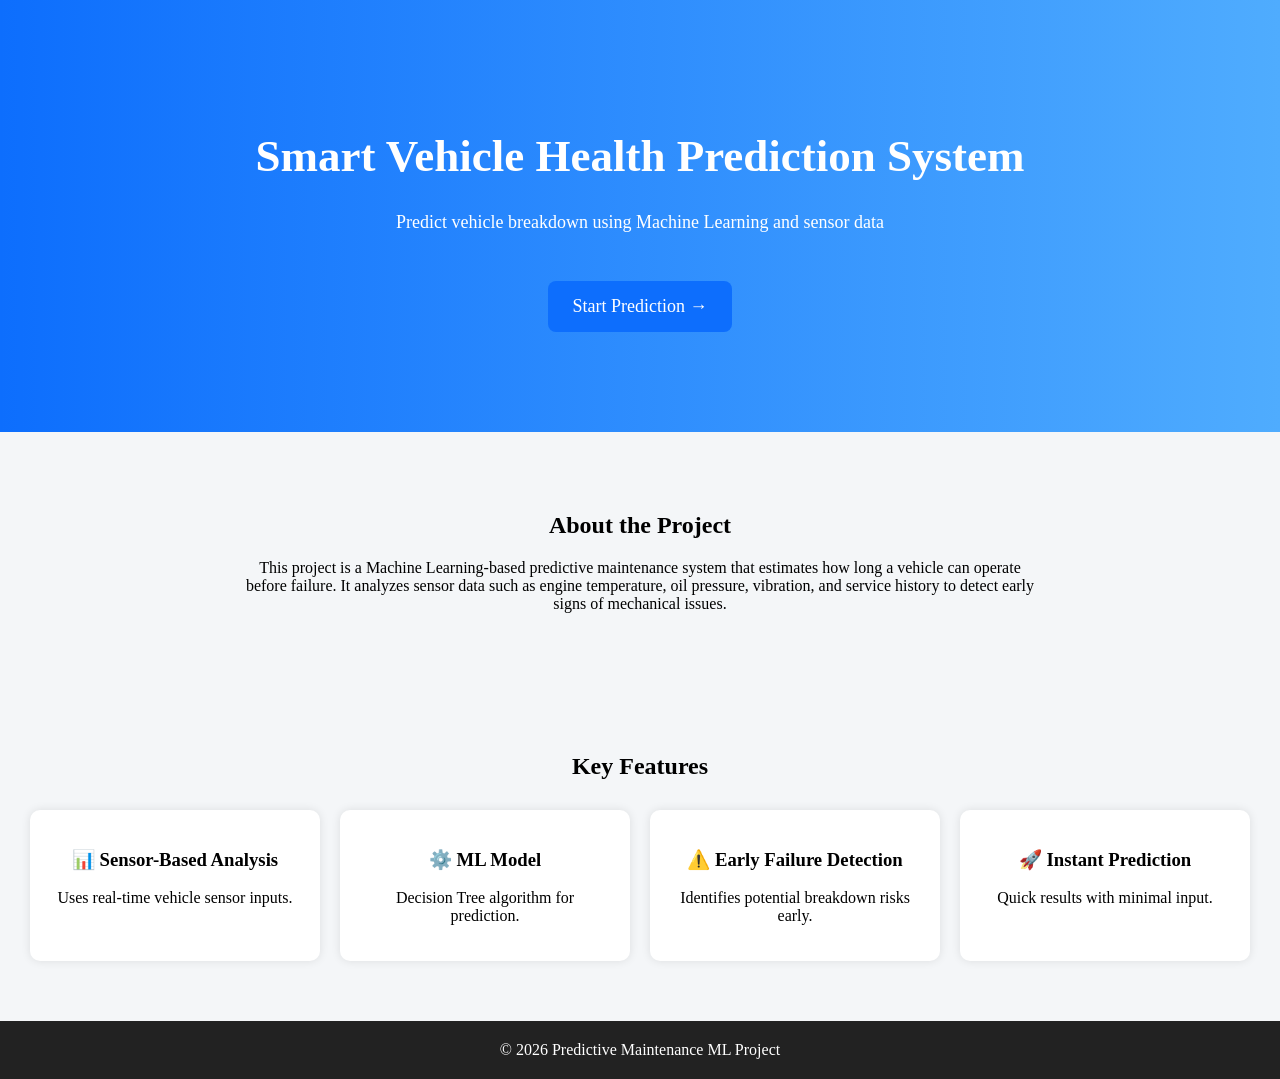
==== templates/index.html @ b75b26a1 "current working dt regression" ====
<!DOCTYPE html>
<html>
<head>
<title>Vehicle Predictive Maintenance</title>

<style>
body{margin:0;font-family:Segoe UI;background:#f4f6f8;}

.hero{
background:linear-gradient(to right,#0d6efd,#4facfe);
color:white;
padding:100px 20px;
text-align:center;
}

.hero h1{font-size:45px;}
.hero p{font-size:18px;margin-top:10px;}

.section{
padding:60px 20px;
text-align:center;
}

.btn{
display:inline-block;
margin-top:30px;
padding:15px 25px;
background:#0d6efd;
color:white;
text-decoration:none;
border-radius:8px;
font-size:18px;
}

.btn:hover{
background:#084298;
}

.features{
display:flex;
flex-wrap:wrap;
justify-content:center;
gap:20px;
margin-top:30px;
}

.card{
background:white;
padding:20px;
width:250px;
border-radius:10px;
box-shadow:0 0 10px rgba(0,0,0,0.1);
}

.footer{
background:#222;
color:white;
padding:20px;
text-align:center;
}
</style>

</head>

<body>

<!-- HERO -->
<div class="hero">
<h1>Smart Vehicle Health Prediction System</h1>
<p>Predict vehicle breakdown using Machine Learning and sensor data</p>

<a href="/predict_page" class="btn">Start Prediction →</a>
</div>

<!-- ABOUT -->
<div class="section">
<h2>About the Project</h2>
<p style="max-width:800px;margin:auto;">
This project is a Machine Learning-based predictive maintenance system that estimates how long a vehicle can operate before failure. 
It analyzes sensor data such as engine temperature, oil pressure, vibration, and service history to detect early signs of mechanical issues.
</p>
</div>

<!-- FEATURES -->
<div class="section">
<h2>Key Features</h2>

<div class="features">

<div class="card">
<h3>📊 Sensor-Based Analysis</h3>
<p>Uses real-time vehicle sensor inputs.</p>
</div>

<div class="card">
<h3>⚙️ ML Model</h3>
<p>Decision Tree algorithm for prediction.</p>
</div>

<div class="card">
<h3>⚠️ Early Failure Detection</h3>
<p>Identifies potential breakdown risks early.</p>
</div>

<div class="card">
<h3>🚀 Instant Prediction</h3>
<p>Quick results with minimal input.</p>
</div>

</div>
</div>

<!-- FOOTER -->
<div class="footer">
© 2026 Predictive Maintenance ML Project
</div>

</body>
</html>
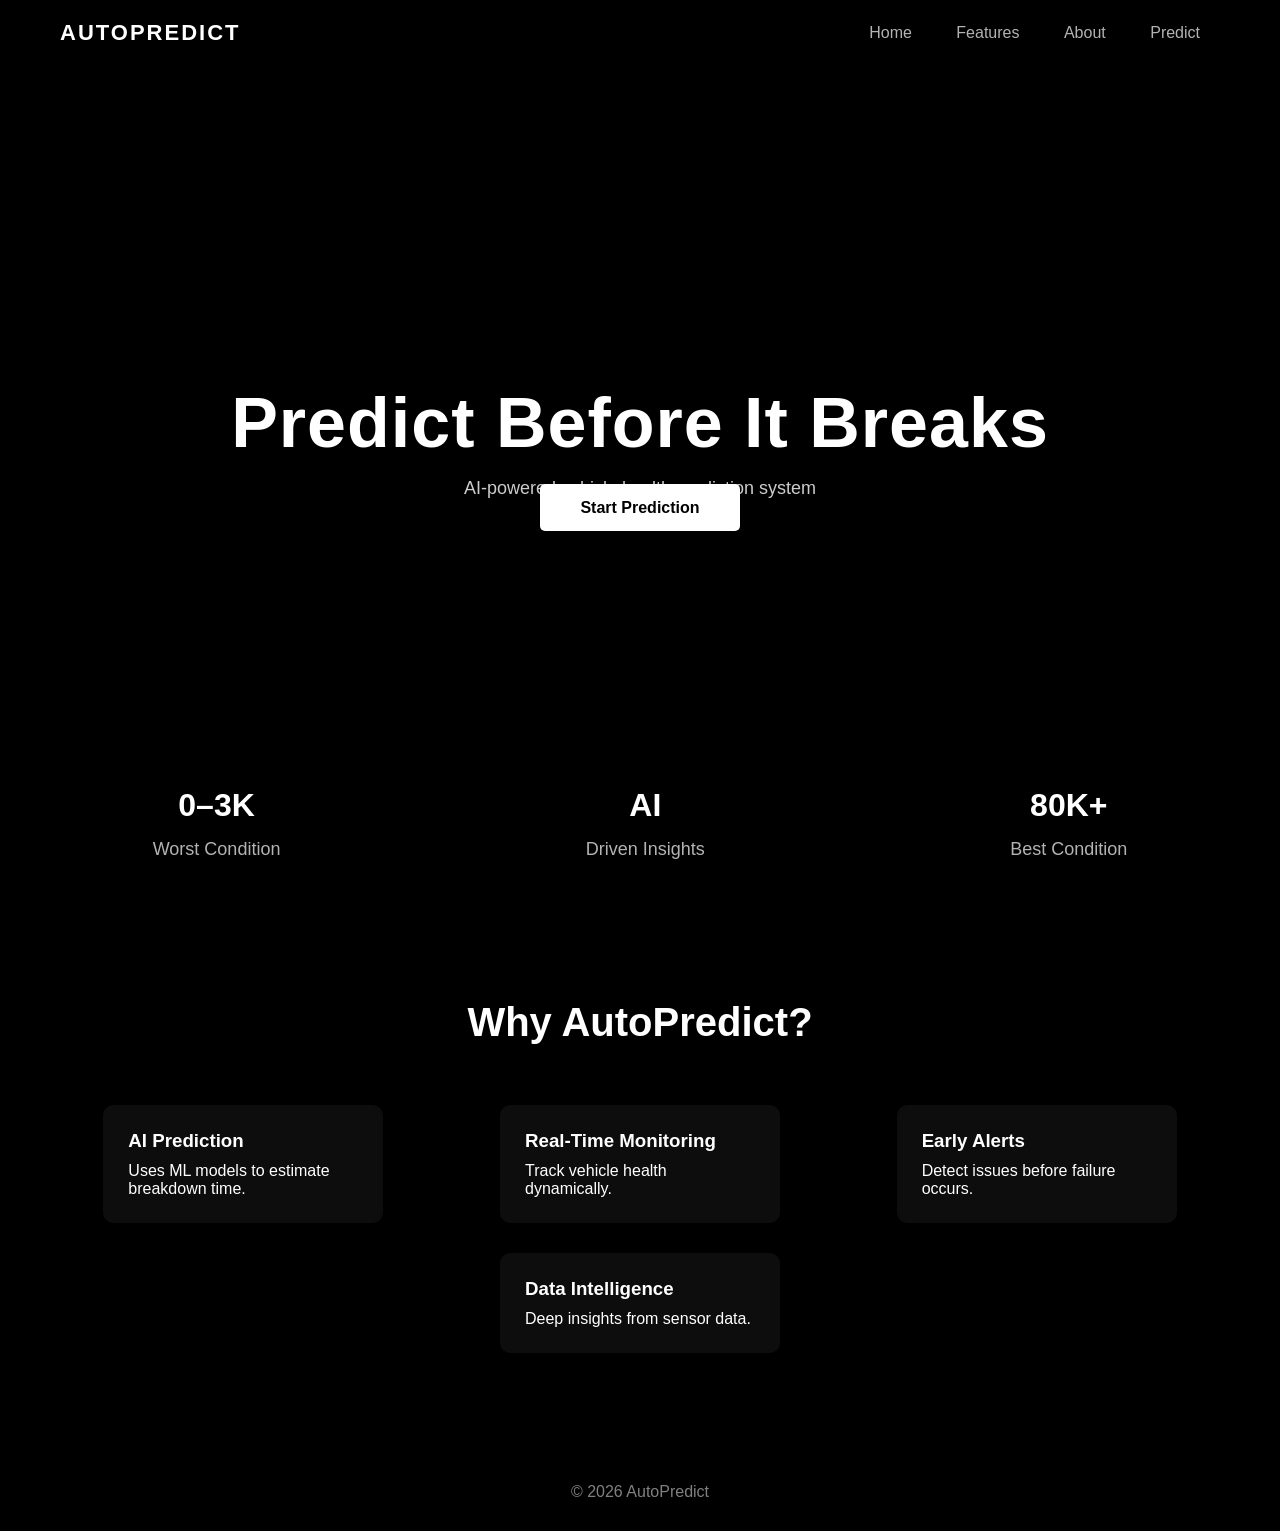
==== commit fd560b33: "proper" ====
--- a/templates/index.html
+++ b/templates/index.html
@@ -1,110 +1,244 @@
 <!DOCTYPE html>
 <html>
 <head>
-<title>Vehicle Predictive Maintenance</title>
+<title>AutoPredict</title>
+<meta name="viewport" content="width=device-width, initial-scale=1.0">
 
 <style>
-body{margin:0;font-family:Segoe UI;background:#f4f6f8;}
-
+*{
+margin:0;
+padding:0;
+box-sizing:border-box;
+font-family: 'Segoe UI', sans-serif;
+}
+
+body{
+background:black;
+color:white;
+overflow-x:hidden;
+}
+
+/* NAVBAR */
+.navbar{
+position:fixed;
+top:0;
+width:100%;
+display:flex;
+justify-content:space-between;
+align-items:center;
+padding:20px 60px;
+background:rgba(0,0,0,0.4);
+backdrop-filter:blur(10px);
+z-index:1000;
+}
+
+.logo{
+font-size:22px;
+font-weight:600;
+letter-spacing:2px;
+}
+
+.nav-links a{
+margin:0 20px;
+text-decoration:none;
+color:white;
+opacity:0.7;
+transition:0.3s;
+}
+
+.nav-links a:hover{
+opacity:1;
+}
+
+/* HERO */
 .hero{
-background:linear-gradient(to right,#0d6efd,#4facfe);
-color:white;
-padding:100px 20px;
-text-align:center;
-}
-
-.hero h1{font-size:45px;}
-.hero p{font-size:18px;margin-top:10px;}
-
+height:100vh;
+position:relative;
+background:url('https://images.unsplash.com/photo-1606664515524-ed2f786a0bd6') center/cover no-repeat;
+display:flex;
+flex-direction:column;
+justify-content:center;
+align-items:center;
+text-align:center;
+}
+
+.overlay{
+position:absolute;
+top:0;
+left:0;
+width:100%;
+height:100%;
+background:linear-gradient(to bottom, rgba(0,0,0,0.6), black);
+}
+
+.hero-content{
+position:relative;
+z-index:2;
+}
+
+.hero h1{
+font-size:70px;
+font-weight:700;
+letter-spacing:1px;
+}
+
+.hero p{
+margin-top:15px;
+opacity:0.8;
+font-size:18px;
+}
+
+.cta{
+margin-top:30px;
+padding:15px 40px;
+background:white;
+color:black;
+border-radius:5px;
+text-decoration:none;
+font-weight:bold;
+transition:0.3s;
+}
+
+.cta:hover{
+background:#ddd;
+transform:scale(1.05);
+}
+
+/* STATS */
+.stats{
+position:absolute;
+bottom:40px;
+width:100%;
+display:flex;
+justify-content:space-around;
+text-align:center;
+z-index:2;
+}
+
+.stat h2{
+font-size:32px;
+}
+
+.stat p{
+opacity:0.7;
+}
+
+/* FEATURES */
 .section{
-padding:60px 20px;
-text-align:center;
-}
-
-.btn{
-display:inline-block;
-margin-top:30px;
-padding:15px 25px;
-background:#0d6efd;
-color:white;
-text-decoration:none;
-border-radius:8px;
-font-size:18px;
-}
-
-.btn:hover{
-background:#084298;
+padding:100px 60px;
+background:black;
+}
+
+.section h2{
+text-align:center;
+margin-bottom:60px;
+font-size:40px;
 }
 
 .features{
 display:flex;
+justify-content:space-around;
 flex-wrap:wrap;
-justify-content:center;
-gap:20px;
-margin-top:30px;
-}
-
-.card{
-background:white;
-padding:20px;
-width:250px;
+gap:30px;
+}
+
+.feature{
+width:280px;
+padding:25px;
 border-radius:10px;
-box-shadow:0 0 10px rgba(0,0,0,0.1);
-}
-
+background:rgba(255,255,255,0.05);
+backdrop-filter:blur(10px);
+transition:0.4s;
+}
+
+.feature:hover{
+transform:translateY(-10px);
+background:rgba(255,255,255,0.1);
+}
+
+.feature h3{
+margin-bottom:10px;
+}
+
+/* FOOTER */
 .footer{
-background:#222;
-color:white;
-padding:20px;
-text-align:center;
+text-align:center;
+padding:30px;
+opacity:0.5;
+background:black;
 }
 </style>
-
 </head>
 
 <body>
+
+<!-- NAVBAR -->
+<div class="navbar">
+<div class="logo">AUTOPREDICT</div>
+
+<div class="nav-links">
+<a href="#">Home</a>
+<a href="#">Features</a>
+<a href="#">About</a>
+<a href="/predict_page">Predict</a>
+</div>
+</div>
 
 <!-- HERO -->
 <div class="hero">
-<h1>Smart Vehicle Health Prediction System</h1>
-<p>Predict vehicle breakdown using Machine Learning and sensor data</p>
-
-<a href="/predict_page" class="btn">Start Prediction →</a>
-</div>
-
-<!-- ABOUT -->
-<div class="section">
-<h2>About the Project</h2>
-<p style="max-width:800px;margin:auto;">
-This project is a Machine Learning-based predictive maintenance system that estimates how long a vehicle can operate before failure. 
-It analyzes sensor data such as engine temperature, oil pressure, vibration, and service history to detect early signs of mechanical issues.
-</p>
+<div class="overlay"></div>
+
+<div class="hero-content">
+<h1>Predict Before It Breaks</h1>
+<p>AI-powered vehicle health prediction system</p>
+
+<a href="/predict_page" class="cta">Start Prediction</a>
+</div>
+
+<!-- STATS -->
+<div class="stats">
+<div class="stat">
+<h2>0–3K</h2>
+<p>Worst Condition</p>
+</div>
+
+<div class="stat">
+<h2>AI</h2>
+<p>Driven Insights</p>
+</div>
+
+<div class="stat">
+<h2>80K+</h2>
+<p>Best Condition</p>
+</div>
+</div>
+
 </div>
 
 <!-- FEATURES -->
 <div class="section">
-<h2>Key Features</h2>
+<h2>Why AutoPredict?</h2>
 
 <div class="features">
 
-<div class="card">
-<h3>📊 Sensor-Based Analysis</h3>
-<p>Uses real-time vehicle sensor inputs.</p>
-</div>
-
-<div class="card">
-<h3>⚙️ ML Model</h3>
-<p>Decision Tree algorithm for prediction.</p>
-</div>
-
-<div class="card">
-<h3>⚠️ Early Failure Detection</h3>
-<p>Identifies potential breakdown risks early.</p>
-</div>
-
-<div class="card">
-<h3>🚀 Instant Prediction</h3>
-<p>Quick results with minimal input.</p>
+<div class="feature">
+<h3>AI Prediction</h3>
+<p>Uses ML models to estimate breakdown time.</p>
+</div>
+
+<div class="feature">
+<h3>Real-Time Monitoring</h3>
+<p>Track vehicle health dynamically.</p>
+</div>
+
+<div class="feature">
+<h3>Early Alerts</h3>
+<p>Detect issues before failure occurs.</p>
+</div>
+
+<div class="feature">
+<h3>Data Intelligence</h3>
+<p>Deep insights from sensor data.</p>
 </div>
 
 </div>
@@ -112,7 +246,7 @@
 
 <!-- FOOTER -->
 <div class="footer">
-© 2026 Predictive Maintenance ML Project
+© 2026 AutoPredict
 </div>
 
 </body>
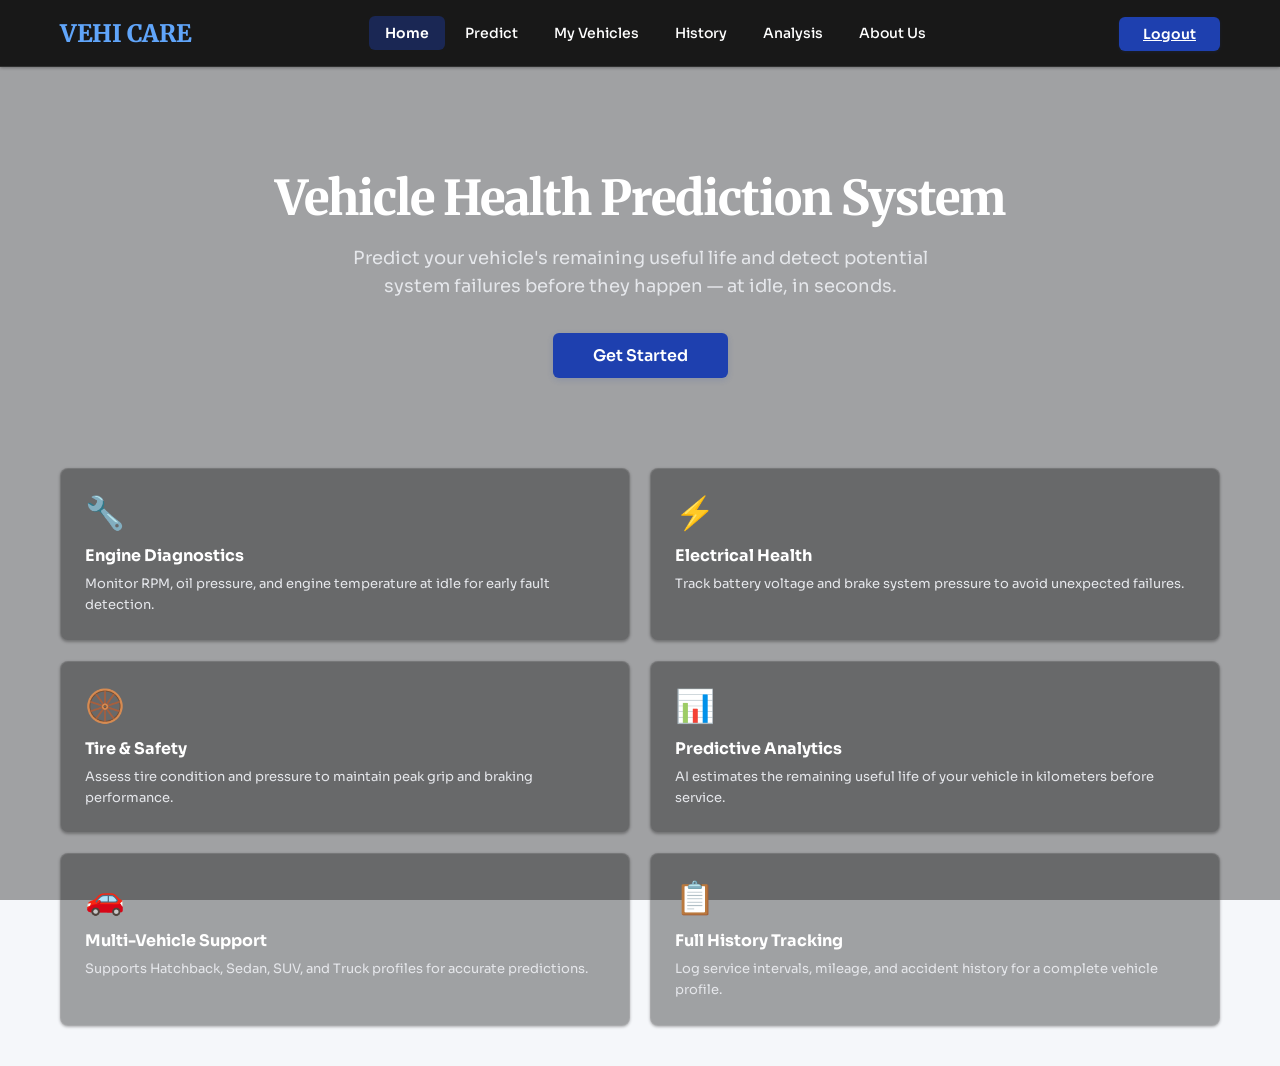
==== commit d8773351: "final?" ====
--- a/templates/index.html
+++ b/templates/index.html
@@ -1,253 +1,1476 @@
 <!DOCTYPE html>
-<html>
+<html lang="en">
 <head>
-<title>AutoPredict</title>
-<meta name="viewport" content="width=device-width, initial-scale=1.0">
-
-<style>
-*{
-margin:0;
-padding:0;
-box-sizing:border-box;
-font-family: 'Segoe UI', sans-serif;
-}
-
-body{
-background:black;
-color:white;
-overflow-x:hidden;
-}
-
-/* NAVBAR */
-.navbar{
-position:fixed;
-top:0;
-width:100%;
-display:flex;
-justify-content:space-between;
-align-items:center;
-padding:20px 60px;
-background:rgba(0,0,0,0.4);
-backdrop-filter:blur(10px);
-z-index:1000;
-}
-
-.logo{
-font-size:22px;
-font-weight:600;
-letter-spacing:2px;
-}
-
-.nav-links a{
-margin:0 20px;
-text-decoration:none;
-color:white;
-opacity:0.7;
-transition:0.3s;
-}
-
-.nav-links a:hover{
-opacity:1;
-}
-
-/* HERO */
-.hero{
-height:100vh;
-position:relative;
-background:url('https://images.unsplash.com/photo-1606664515524-ed2f786a0bd6') center/cover no-repeat;
-display:flex;
-flex-direction:column;
-justify-content:center;
-align-items:center;
-text-align:center;
-}
-
-.overlay{
-position:absolute;
-top:0;
-left:0;
-width:100%;
-height:100%;
-background:linear-gradient(to bottom, rgba(0,0,0,0.6), black);
-}
-
-.hero-content{
-position:relative;
-z-index:2;
-}
-
-.hero h1{
-font-size:70px;
-font-weight:700;
-letter-spacing:1px;
-}
-
-.hero p{
-margin-top:15px;
-opacity:0.8;
-font-size:18px;
-}
-
-.cta{
-margin-top:30px;
-padding:15px 40px;
-background:white;
-color:black;
-border-radius:5px;
-text-decoration:none;
-font-weight:bold;
-transition:0.3s;
-}
-
-.cta:hover{
-background:#ddd;
-transform:scale(1.05);
-}
-
-/* STATS */
-.stats{
-position:absolute;
-bottom:40px;
-width:100%;
-display:flex;
-justify-content:space-around;
-text-align:center;
-z-index:2;
-}
-
-.stat h2{
-font-size:32px;
-}
-
-.stat p{
-opacity:0.7;
-}
-
-/* FEATURES */
-.section{
-padding:100px 60px;
-background:black;
-}
-
-.section h2{
-text-align:center;
-margin-bottom:60px;
-font-size:40px;
-}
-
-.features{
-display:flex;
-justify-content:space-around;
-flex-wrap:wrap;
-gap:30px;
-}
-
-.feature{
-width:280px;
-padding:25px;
-border-radius:10px;
-background:rgba(255,255,255,0.05);
-backdrop-filter:blur(10px);
-transition:0.4s;
-}
-
-.feature:hover{
-transform:translateY(-10px);
-background:rgba(255,255,255,0.1);
-}
-
-.feature h3{
-margin-bottom:10px;
-}
-
-/* FOOTER */
-.footer{
-text-align:center;
-padding:30px;
-opacity:0.5;
-background:black;
-}
-</style>
+  <meta charset="UTF-8" />
+  <meta name="viewport" content="width=device-width, initial-scale=1.0" />
+  <title>Vehi Care | Dashboard</title>
+  <link rel="preconnect" href="https://fonts.googleapis.com">
+  <link href="https://fonts.googleapis.com/css2?family=Sora:wght@400;500;600;700;800&family=Merriweather:wght@300;400;700&display=swap" rel="stylesheet">
+
+  <style>
+    * { margin: 0; padding: 0; box-sizing: border-box; font-family: "Sora", sans-serif; }
+    body { 
+      background: #f5f7fa;
+      color: #2c3e50; min-height: 100vh; overflow-x: hidden;
+    }
+
+    /* Custom Scrollbar */
+    ::-webkit-scrollbar { width: 10px; }
+    ::-webkit-scrollbar-track { background: #e8eaed; }
+    ::-webkit-scrollbar-thumb { background: #60a5fa; border-radius: 5px; }
+    ::-webkit-scrollbar-thumb:hover { background: #93c5fd; }
+
+    .overlay {
+      position: fixed; top: 0; left: 0; width: 100%; height: 100%;
+      background: rgba(0, 0, 0, 0.35); z-index: 0;
+    }
+
+    /* Background Video */
+    .bg-video {
+      position: fixed; top: 0; left: 0; width: 100%; height: 100%;
+      object-fit: cover; z-index: -2; opacity: 0.9;
+    }
+
+    /* NAVBAR */
+    .navbar {
+      position: fixed; top: 0; left: 0; width: 100%;
+      display: flex; justify-content: space-between; align-items: center;
+      padding: 16px 60px;
+      background: rgba(0, 0, 0, 0.85);
+      border-bottom: 1px solid rgba(255,255,255,0.1);
+      z-index: 1000;
+      box-shadow: 0 1px 3px rgba(0,0,0,0.3);
+    }
+    .logo {
+      font-size: 24px; font-weight: 800;
+      color: #60a5fa;
+      letter-spacing: -0.5px;
+      font-family: "Merriweather", serif;
+    }
+    .menu { display: flex; align-items: center; gap: 4px; }
+    .menu a {
+      text-decoration: none; color: #ffffff;
+      padding: 8px 16px; border-radius: 6px;
+      transition: all 0.2s ease; font-weight: 500; font-size: 14px; cursor: pointer;
+    }
+    .menu a:hover { color: #ffffff; background: rgba(255,255,255,0.1); }
+    .menu a.active { color: #ffffff; background: rgba(30,64,175,0.4); font-weight: 600; }
+    .logout-btn {
+      padding: 8px 24px; border-radius: 6px;
+      background: #1e40af;
+      color: white; font-weight: 600; font-size: 14px;
+      box-shadow: 0 1px 3px rgba(30,64,175,0.15);
+      transition: all 0.2s ease; cursor: pointer; border: none;
+      font-family: "Sora", sans-serif;
+    }
+    .logout-btn:hover { background: #1e3a8a; transform: translateY(-1px); box-shadow: 0 2px 6px rgba(30,64,175,0.25); }
+
+    .main-content { margin-top: 70px; padding: 40px 60px; min-height: calc(100vh - 70px); animation: fadeIn 0.4s ease; z-index: 50; position: relative; }
+    @keyframes fadeIn {
+      from { opacity: 0; }
+      to { opacity: 1; }
+    }
+
+    /* PAGE SWITCHING */
+    .page { display: none; opacity: 0; }
+    .page.active { display: block; opacity: 1; animation: pageIn 0.3s ease forwards; }
+    @keyframes pageIn {
+      from { opacity: 0; }
+      to { opacity: 1; }
+    }
+
+    /* ---- HOME PAGE ---- */
+    .home-hero {
+      display: flex; flex-direction: column; align-items: center;
+      text-align: center; padding: 60px 0 40px;
+    }
+    .home-hero h1 {
+      font-size: 48px; font-weight: 800; letter-spacing: -1px; line-height: 1.2; margin-bottom: 16px;
+      color: #ffffff;
+      font-family: "Merriweather", serif;
+    }
+    .home-hero p { color: #e5e7eb; font-size: 18px; max-width: 580px; margin: 0 auto 32px; line-height: 1.6; }
+    .get-started-btn {
+      padding: 12px 40px; font-size: 16px; font-weight: 600; color: white;
+      background: #1e40af;
+      border: none; border-radius: 6px; cursor: pointer;
+      transition: all 0.2s ease; box-shadow: 0 2px 6px rgba(30,64,175,0.15);
+      letter-spacing: 0px; font-family: "Sora", sans-serif;
+    }
+    .get-started-btn:hover { background: #1e3a8a; transform: translateY(-2px); box-shadow: 0 4px 12px rgba(30,64,175,0.25); }
+    .home-features { display: grid; grid-template-columns: repeat(2, 1fr); gap: 20px; margin-top: 50px; }
+
+    .glass-card {
+      background: rgba(0, 0, 0, 0.35);
+      padding: 24px; border-radius: 8px; border: 1px solid rgba(255,255,255,0.1);
+      transition: all 0.3s ease;
+      box-shadow: 0 1px 3px rgba(0,0,0,0.3);
+    }
+    .glass-card:hover {
+      transform: translateY(-4px);
+      border-color: rgba(37,99,235,0.5);
+      box-shadow: 0 4px 12px rgba(0,0,0,0.4);
+    }
+    .glass-card .card-icon {
+      font-size: 32px; margin-bottom: 12px;
+      display: inline-block;
+    }
+    .glass-card h3 {
+      font-size: 16px; font-weight: 700;
+      color: #ffffff;
+      margin-bottom: 8px;
+    }
+    .glass-card p { color: #e5e7eb; font-size: 13px; line-height: 1.6; }
+
+    /* ---- PREDICT PAGE (form.html) ---- */
+    .dashboard-header { 
+      margin-bottom: 40px; display: flex; justify-content: space-between; align-items: center;
+      padding: 30px; border-radius: 18px;
+      background: linear-gradient(135deg, rgba(0,198,255,0.08), rgba(0,114,255,0.05));
+      border: 1px solid rgba(0,198,255,0.25);
+      box-shadow: 0 8px 32px rgba(0,198,255,0.08);
+      animation: slideDown 0.6s ease;
+    }
+    .dashboard-title { 
+      font-size: 38px; font-weight: 800; letter-spacing: -1px;
+      background: linear-gradient(135deg, #00c6ff, #0072ff);
+      -webkit-background-clip: text; -webkit-text-fill-color: transparent;
+    }
+    .dashboard-subtitle { color: #aaa; margin-top: 8px; font-size: 15px; font-weight: 500; }
+    .dashboard-status { font-weight: 700; color: #00ff88; font-size: 13px; display: block; text-transform: uppercase; letter-spacing: 0.5px; }
+    .dashboard-context { color: #888; font-size: 12px; display: block; margin-top: 4px; }
+    .form-layout { display: grid; grid-template-columns: 1fr; gap: 30px; align-items: start; }
+    .cards-grid { display: grid; grid-template-columns: repeat(2, 1fr); gap: 22px; }
+    .input-card {
+      background: linear-gradient(135deg, rgba(0,198,255,0.05), rgba(0,114,255,0.03));
+      backdrop-filter: blur(15px);
+      padding: 24px; border-radius: 18px; border: 1px solid rgba(0,198,255,0.2);
+      transition: all 0.4s cubic-bezier(0.34, 1.56, 0.64, 1);
+      animation: inputSlideIn 0.6s ease backwards;
+      position: relative;
+      overflow: hidden;
+    }
+    .input-card::before {
+      content: ''; position: absolute; top: 0; left: 0; width: 100%; height: 1px;
+      background: linear-gradient(90deg, transparent, rgba(0,198,255,0.5), transparent);
+    }
+    .input-card:nth-child(1) { animation-delay: 0.1s; }
+    .input-card:nth-child(2) { animation-delay: 0.2s; }
+    .input-card:nth-child(3) { animation-delay: 0.3s; }
+    .input-card:nth-child(4) { animation-delay: 0.4s; }
+    @keyframes inputSlideIn {
+      from { opacity: 0; transform: translateY(20px); }
+      to { opacity: 1; transform: translateY(0); }
+    }
+    .input-card:hover {
+      transform: translateY(-6px);
+      border-color: rgba(0,198,255,0.5);
+      box-shadow: 0 15px 35px rgba(0,198,255,0.15), inset 0 1px 0 rgba(255,255,255,0.1);
+      background: linear-gradient(135deg, rgba(0,198,255,0.1), rgba(0,114,255,0.08));
+    }
+    .card-header {
+      color: #00c6ff; font-size: 17px; font-weight: 700; margin-bottom: 18px;
+      border-bottom: 1px solid rgba(0,198,255,0.3); padding-bottom: 10px;
+      background: linear-gradient(90deg, #00c6ff, transparent);
+      -webkit-background-clip: text; -webkit-text-fill-color: transparent;
+    }
+    .input-group { margin-bottom: 14px; }
+    .input-group label { display: block; margin-bottom: 5px; font-weight: 600; font-size: 13px; color: #ccc; transition: color 0.3s ease; }
+    .input-group:hover label { color: #00c6ff; }
+    .range-hint { color: #00c6ff; font-weight: 400; font-size: 11px; margin-left: 5px; }
+    input[type="number"], input[type="text"], select {
+      width: 100%; padding: 13px 15px; border-radius: 12px;
+      border: 1px solid rgba(0,198,255,0.2); background: rgba(0,0,0,0.4);
+      color: white; font-size: 14px; font-family: "Poppins", sans-serif;
+      transition: all 0.3s cubic-bezier(0.34, 1.56, 0.64, 1);
+      position: relative;
+    }
+    input::placeholder { color: #555; }
+    select { appearance: none; cursor: pointer; background-image: url("data:image/svg+xml,%3Csvg xmlns='http://www.w3.org/2000/svg' viewBox='0 0 24 24' fill='%2300c6ff'%3E%3Cpath d='M7 10l5 5 5-5z'/%3E%3C/svg%3E"); background-repeat: no-repeat; background-position: right 8px center; background-size: 20px; padding-right: 30px; }
+    select option { background: #1a1a1a; color: white; }
+    input:focus, select:focus {
+      outline: none; border-color: #00c6ff;
+      background: rgba(0,0,0,0.6); box-shadow: 0 0 20px rgba(0,198,255,0.4), inset 0 1px 0 rgba(255,255,255,0.05);
+      transform: scale(1.02);
+    }
+    input[type="number"]::-webkit-outer-spin-button,
+    input[type="number"]::-webkit-inner-spin-button { -webkit-appearance: none; margin: 0; }
+    input[type="number"] { -moz-appearance: textfield; }
+    .input-row { display: grid; grid-template-columns: 1fr 1fr; gap: 12px; }
+
+    /* ---- RESULT PANEL (result.html) ---- */
+    .result-panel { position: static; top: auto; display: flex; flex-direction: column; gap: 18px; width: 100%; margin-top: 40px; }
+    .result-card {
+      background: linear-gradient(135deg, rgba(0,198,255,0.08), rgba(0,114,255,0.05));
+      border: 1px solid rgba(0,198,255,0.3);
+      padding: 40px 28px; border-radius: 22px; text-align: center; flex: 1;
+      animation: resultFadeIn 0.6s ease;
+      box-shadow: 0 10px 40px rgba(0,198,255,0.1), inset 0 1px 0 rgba(255,255,255,0.1);
+      transition: all 0.3s ease;
+    }
+    @keyframes resultFadeIn {
+      from { opacity: 0; transform: translateY(20px); }
+      to { opacity: 1; transform: translateY(0); }
+    }
+    .result-card:hover {
+      box-shadow: 0 20px 60px rgba(0,198,255,0.2), inset 0 1px 0 rgba(255,255,255,0.1);
+      transform: translateY(-4px);
+    }
+    .result-card h3 { color: #00c6ff; font-size: 15px; font-weight: 600; margin-bottom: 16px; text-transform: uppercase; letter-spacing: 1px; }
+    .result-placeholder { font-size: 52px; font-weight: 800; background: linear-gradient(135deg, #333, #555); -webkit-background-clip: text; -webkit-text-fill-color: transparent; animation: pulse 2s ease infinite; }
+    @keyframes pulse {
+      0%, 100% { opacity: 0.6; }
+      50% { opacity: 1; }
+    }
+    @keyframes spin {
+      from { transform: rotate(0deg); }
+      to { transform: rotate(360deg); }
+    }
+    .result-hint { color: #888; margin-top: 12px; font-size: 12px; line-height: 1.5; }
+    .result-section { margin-bottom: 18px; }
+    .result-section-label { font-size: 11px; color: #888; text-transform: uppercase; letter-spacing: 1px; margin-bottom: 6px; }
+    .result-range { font-size: 28px; font-weight: 800; background: linear-gradient(135deg, #00c6ff, #0072ff); -webkit-background-clip: text; -webkit-text-fill-color: transparent; animation: slideUp 0.6s ease 0.2s both; }
+    @keyframes slideUp {
+      from { opacity: 0; transform: translateY(10px); }
+      to { opacity: 1; transform: translateY(0); }
+    }
+    .result-range span { font-size: 14px; color: #6aadff; margin-left: 4px; }
+    .result-divider { border-top: 1px solid rgba(0,198,255,0.2); padding-top: 18px; }
+    .result-exact { font-size: 52px; font-weight: 800; background: linear-gradient(135deg, #00c6ff, #00ff88); -webkit-background-clip: text; -webkit-text-fill-color: transparent; text-shadow: 0 0 25px rgba(0,198,255,0.4); line-height: 1; animation: slideUp 0.6s ease 0.3s both; }
+    .result-exact-unit { font-size: 20px; color: #6aadff; margin-left: 4px; }
+    .result-badge {
+      display: inline-block; margin-top: 16px; padding: 8px 20px; border-radius: 20px; font-size: 13px; font-weight: 700;
+      text-transform: uppercase; letter-spacing: 0.5px;
+      animation: badgeBounce 0.6s cubic-bezier(0.34, 1.56, 0.64, 1) 0.4s both;
+    }
+    @keyframes badgeBounce {
+      from { opacity: 0; transform: scale(0.5); }
+      to { opacity: 1; transform: scale(1); }
+    }
+    .badge-good    { background: rgba(0,255,136,0.2); color: #00ff88; border: 2px solid rgba(0,255,136,0.5); box-shadow: 0 0 20px rgba(0,255,136,0.2); }
+    .badge-warning { background: rgba(255,200,0,0.2); color: #ffc800; border: 2px solid rgba(255,200,0,0.5); box-shadow: 0 0 20px rgba(255,200,0,0.2); }
+    .badge-critical{ background: rgba(255,80,80,0.2);  color: #ff5050; border: 2px solid rgba(255,80,80,0.5); box-shadow: 0 0 20px rgba(255,80,80,0.2); }
+    .predict-btn {
+      width: 100%; padding: 20px; font-size: 17px; font-weight: 800; color: white;
+      background: linear-gradient(135deg, #00c6ff 0%, #0072ff 100%);
+      border: none; border-radius: 50px; cursor: pointer;
+      transition: all 0.4s cubic-bezier(0.34, 1.56, 0.64, 1);
+      box-shadow: 0 8px 25px rgba(0,114,255,0.4), 0 0 20px rgba(0,198,255,0.2);
+      letter-spacing: 1.5px; font-family: "Poppins", sans-serif; text-transform: uppercase;
+      position: relative; overflow: hidden;
+      animation: buttonSlideUp 0.6s ease 0.3s both;
+    }
+    @keyframes buttonSlideUp {
+      from { opacity: 0; transform: translateY(30px); }
+      to { opacity: 1; transform: translateY(0); }
+    }
+    .predict-btn::before {
+      content: ''; position: absolute; top: 0; left: -100%; width: 100%; height: 100%;
+      background: linear-gradient(90deg, transparent, rgba(255,255,255,0.3), transparent);
+      transition: left 0.5s ease;
+    }
+    .predict-btn:hover::before { left: 100%; }
+    .predict-btn:hover {
+      transform: translateY(-5px);
+      box-shadow: 0 15px 50px rgba(0,114,255,0.6), 0 0 30px rgba(0,198,255,0.4);
+      filter: brightness(1.15);
+    }
+    .predict-btn.btn-export {
+      background: linear-gradient(135deg, #ff8c00 0%, #ff6347 100%);
+      box-shadow: 0 8px 25px rgba(255,99,71,0.4), 0 0 20px rgba(255,140,0,0.2);
+    }
+    .predict-btn.btn-export:hover {
+      box-shadow: 0 15px 50px rgba(255,99,71,0.6), 0 0 30px rgba(255,140,0,0.4);
+      filter: brightness(1.15);
+    }
+    .predict-btn:active {
+      transform: translateY(-2px);
+      box-shadow: 0 8px 25px rgba(0,114,255,0.5);
+    }
+
+    /* ---- ANALYSIS PAGE ---- */
+    .page-header { margin-bottom: 34px; }
+    .page-header h1 { font-size: 34px; font-weight: 800; color: #fff; letter-spacing: -1px; }
+    .page-header p { color: #888; margin-top: 6px; font-size: 15px; }
+    .analysis-grid { display: grid; grid-template-columns: repeat(auto-fill, minmax(260px, 1fr)); gap: 22px; margin-bottom: 30px; }
+    .stat-card {
+      background: linear-gradient(135deg, rgba(0,198,255,0.08), rgba(0,114,255,0.05));
+      border: 1px solid rgba(0,198,255,0.25);
+      border-radius: 18px; padding: 26px 22px; text-align: center;
+      backdrop-filter: blur(10px);
+      transition: all 0.4s cubic-bezier(0.34, 1.56, 0.64, 1);
+      animation: statSlideIn 0.6s ease backwards;
+      box-shadow: 0 8px 32px rgba(0,198,255,0.1);
+    }
+    .stat-card:nth-child(1) { animation-delay: 0.1s; }
+    .stat-card:nth-child(2) { animation-delay: 0.2s; }
+    .stat-card:nth-child(3) { animation-delay: 0.3s; }
+    .stat-card:nth-child(4) { animation-delay: 0.4s; }
+    @keyframes statSlideIn {
+      from { opacity: 0; transform: translateY(20px) scale(0.95); }
+      to { opacity: 1; transform: translateY(0) scale(1); }
+    }
+    .stat-card:hover {
+      transform: translateY(-8px);
+      border-color: rgba(0,198,255,0.5);
+      box-shadow: 0 15px 50px rgba(0,198,255,0.25);
+      background: linear-gradient(135deg, rgba(0,198,255,0.12), rgba(0,114,255,0.08));
+    }
+    .stat-label { color: #888; font-size: 13px; text-transform: uppercase; letter-spacing: 1px; margin-bottom: 10px; font-weight: 600; }
+    .stat-value {
+      font-size: 42px; font-weight: 900;
+      background: linear-gradient(135deg, #00c6ff, #0072ff);
+      -webkit-background-clip: text; -webkit-text-fill-color: transparent;
+      animation: countUp 1s ease;
+    }
+    @keyframes countUp {
+      from { opacity: 0; transform: scale(0.5); }
+      to { opacity: 1; transform: scale(1); }
+    }
+    .stat-sub { color: #888; font-size: 12px; margin-top: 6px; font-weight: 500; }
+    .two-col { display: grid; grid-template-columns: 1fr 1fr; gap: 22px; }
+    .chart-label { font-size: 17px; font-weight: 700; background: linear-gradient(135deg, #00c6ff, #a0d4ff); -webkit-background-clip: text; -webkit-text-fill-color: transparent; margin-bottom: 20px; }
+    .bar-row { margin-bottom: 18px; transition: all 0.3s ease; }
+    .bar-row:hover { transform: translateX(5px); }
+    .bar-meta { display: flex; justify-content: space-between; margin-bottom: 6px; }
+    .bar-name { font-size: 13px; color: #ccc; font-weight: 600; }
+    .bar-pct { font-size: 13px; font-weight: 700; }
+    .bar-track { background: rgba(255,255,255,0.08); border-radius: 8px; height: 8px; overflow: hidden; }
+    .bar-fill { height: 100%; border-radius: 8px; transition: width 0.6s ease; }
+    table { width: 100%; border-collapse: collapse; }
+    th { text-align: left; font-size: 11px; color: #666; padding-bottom: 8px; font-weight: 600; text-transform: uppercase; letter-spacing: 0.5px; }
+    th:not(:first-child) { text-align: right; }
+    td { padding: 10px 0; font-size: 13px; border-bottom: 1px solid rgba(255,255,255,0.04); }
+    td:first-child { color: #ccc; }
+    td:nth-child(2) { color: #888; text-align: right; }
+    td:last-child { text-align: right; }
+    thead tr { border-bottom: 1px solid rgba(255,255,255,0.08); }
+    .pill { display: inline-block; font-size: 12px; font-weight: 700; padding: 3px 10px; border-radius: 12px; }
+
+    /* ---- ABOUT PAGE ---- */
+    .about-section { max-width: 800px; margin: 0 auto; text-align: center; padding: 40px 0; }
+    .about-section h1 {
+      font-size: 48px; font-weight: 800; margin-bottom: 20px;
+      background: linear-gradient(135deg, #00c6ff, #0072ff);
+      -webkit-background-clip: text; -webkit-text-fill-color: transparent;
+    }
+    .about-section p { color: #ccc; font-size: 17px; line-height: 1.8; margin-bottom: 20px; }
+    .team-grid { display: grid; grid-template-columns: repeat(4, 1fr); gap: 22px; margin-top: 50px; }
+    .team-card {
+      background: rgba(255,255,255,0.04); border: 1px solid rgba(255,255,255,0.09);
+      border-radius: 18px; padding: 28px 20px; text-align: center; backdrop-filter: blur(10px);
+      transition: border-color 0.3s ease, transform 0.3s ease;
+    }
+    .team-card:hover { border-color: rgba(0,198,255,0.3); transform: translateY(-3px); }
+    .team-avatar {
+      width: 64px; height: 64px; border-radius: 50%;
+      background: linear-gradient(135deg, #00c6ff, #0072ff);
+      display: flex; align-items: center; justify-content: center;
+      font-size: 26px; margin: 0 auto 14px;
+    }
+    .team-card h4 { font-size: 15px; font-weight: 700; color: #eee; margin-bottom: 4px; }
+    .team-card span { color: #00c6ff; font-size: 13px; }
+
+    /* ---- VEHICLES PAGE ---- */
+    .vehicle-controls { margin-bottom: 30px; }
+    .add-vehicle-btn {
+      padding: 12px 28px; border-radius: 10px; background: linear-gradient(135deg, #00c6ff, #0072ff);
+      color: white; font-weight: 600; font-size: 15px; border: none; cursor: pointer;
+      box-shadow: 0 4px 15px rgba(0,198,255,0.3); transition: all 0.3s ease; font-family: Poppins;
+    }
+    .add-vehicle-btn:hover { box-shadow: 0 8px 30px rgba(0,198,255,0.5); transform: translateY(-2px); }
+    .add-vehicle-container {
+      background: linear-gradient(135deg, rgba(0,198,255,0.08), rgba(0,114,255,0.05));
+      border: 1px solid rgba(0,198,255,0.3); border-radius: 18px; padding: 28px;
+      margin-bottom: 30px; backdrop-filter: blur(10px);
+    }
+    .form-card { }
+    .form-card h3 { color: #00c6ff; font-size: 22px; margin-bottom: 20px; }
+    .form-buttons { display: flex; gap: 12px; margin-top: 20px; }
+    .btn-primary, .btn-secondary {
+      padding: 10px 20px; border-radius: 8px; font-weight: 600; cursor: pointer;
+      border: none; font-family: Poppins; transition: all 0.3s ease;
+    }
+    .btn-primary {
+      background: linear-gradient(135deg, #00c6ff, #0072ff); color: white;
+      box-shadow: 0 4px 15px rgba(0,198,255,0.3);
+    }
+    .btn-primary:hover { box-shadow: 0 8px 30px rgba(0,198,255,0.5); transform: translateY(-2px); }
+    .btn-secondary {
+      background: rgba(255,255,255,0.1); color: #aaa; border: 1px solid rgba(255,255,255,0.2);
+    }
+    .btn-secondary:hover { background: rgba(255,255,255,0.15); color: white; }
+    .vehicles-grid { display: grid; grid-template-columns: repeat(auto-fill, minmax(300px, 1fr)); gap: 20px; }
+    .vehicle-card {
+      background: linear-gradient(135deg, rgba(0,198,255,0.08), rgba(0,114,255,0.05));
+      border: 1px solid rgba(0,198,255,0.3); border-radius: 18px; padding: 22px;
+      backdrop-filter: blur(10px); transition: all 0.3s ease;
+    }
+    .vehicle-card:hover { transform: translateY(-6px); border-color: rgba(0,198,255,0.5); box-shadow: 0 12px 40px rgba(0,198,255,0.15); }
+    .vehicle-header { display: flex; justify-content: space-between; align-items: start; margin-bottom: 15px; }
+    .vehicle-title { font-size: 18px; font-weight: 700; color: #00c6ff; }
+    .vehicle-health { padding: 4px 12px; border-radius: 20px; font-size: 12px; font-weight: 600; }
+    .health-good { background: rgba(0,255,136,0.2); color: #00ff88; }
+    .health-warning { background: rgba(255,200,0,0.2); color: #ffc800; }
+    .health-critical { background: rgba(255,80,80,0.2); color: #ff5050; }
+    .vehicle-info { color: #999; font-size: 14px; margin: 8px 0; }
+    .vehicle-info strong { color: #00c6ff; }
+    .vehicle-actions { display: flex; gap: 8px; margin-top: 15px; }
+    .vehicle-actions button { flex: 1; padding: 8px; border-radius: 8px; border: 1px solid rgba(0,198,255,0.3); background: transparent; color: #00c6ff; cursor: pointer; font-size: 13px; font-weight: 600; transition: all 0.2s ease; }
+    .vehicle-actions button:hover { background: rgba(0,198,255,0.1); }
+
+    /* ---- HISTORY PAGE ---- */
+    .history-controls { margin-bottom: 24px; }
+    .history-content { }
+    .history-table { width: 100%; border-collapse: collapse; }
+    .history-table th { 
+      padding: 14px 12px; text-align: left; color: #00c6ff; border-bottom: 2px solid rgba(0,198,255,0.3); 
+      font-weight: 700; text-transform: uppercase; font-size: 12px; letter-spacing: 0.5px;
+      background: rgba(0,198,255,0.05);
+    }
+    .history-table td { 
+      padding: 14px 12px; border-bottom: 1px solid rgba(0,198,255,0.1); color: #ccc;
+      transition: background 0.2s ease;
+    }
+    .history-table tr:hover td {
+      background: rgba(0,198,255,0.08);
+    }
+    .history-table tr:hover { background: rgba(0,198,255,0.05); }
+
+    /* ---- ANALYSIS PAGE CHARTS ---- */
+    .charts-container { display: grid; grid-template-columns: repeat(auto-fit, minmax(500px, 1fr)); gap: 30px; margin-bottom: 40px; }
+    .chart-card {
+      background: linear-gradient(135deg, rgba(255,255,255,0.05), rgba(0,198,255,0.05));
+      backdrop-filter: blur(15px); padding: 30px; border-radius: 20px;
+      border: 1px solid rgba(0,198,255,0.15); transition: all 0.4s ease;
+    }
+    .chart-card:hover { border-color: rgba(0,198,255,0.3); box-shadow: 0 8px 32px rgba(0,198,255,0.2); }
+    .chart-title {
+      font-size: 18px; font-weight: 700; color: #00c6ff; margin-bottom: 20px;
+      text-transform: uppercase; letter-spacing: 1px;
+    }
+    .chart-description { font-size: 12px; color: #999; margin-top: 8px; }
+    canvas { display: block; max-width: 100%; height: auto; }
+    .chart-legend { display: flex; flex-wrap: wrap; gap: 15px; margin-top: 15px; padding-top: 15px; border-top: 1px solid rgba(0,198,255,0.1); }
+    .legend-item { display: flex; align-items: center; gap: 8px; font-size: 12px; color: #ccc; }
+    .legend-color { width: 12px; height: 12px; border-radius: 2px; }
+
+    @media (max-width: 1200px) {
+      .cards-grid { grid-template-columns: repeat(2, 1fr); }
+    }
+    
+    @media (max-width: 1200px) {
+      .cards-grid { grid-template-columns: repeat(2, 1fr); }
+    }
+
+    @media (max-width: 900px) {
+      .navbar { padding: 18px 24px; }
+      .main-content { padding: 24px; }
+      .cards-grid { grid-template-columns: 1fr; }
+      .form-layout, .two-col { grid-template-columns: 1fr; }
+      .result-panel { position: static; }
+      .home-hero h1 { font-size: 38px; }
+      .vehicles-grid { grid-template-columns: 1fr; }
+      .anomalies-grid { grid-template-columns: 1fr; }
+    }
+  </style>
 </head>
 
 <body>
-
-<!-- NAVBAR -->
-<div class="navbar">
-<div class="logo">AUTOPREDICT</div>
-
-<div class="nav-links">
-<a href="#">Home</a>
-<a href="#">Features</a>
-<a href="#">About</a>
-<a href="/predict_page">Predict</a>
-</div>
-</div>
-
-<!-- HERO -->
-<div class="hero">
-<div class="overlay"></div>
-
-<div class="hero-content">
-<h1>Predict Before It Breaks</h1>
-<p>AI-powered vehicle health prediction system</p>
-
-<a href="/predict_page" class="cta">Start Prediction</a>
-</div>
-
-<!-- STATS -->
-<div class="stats">
-<div class="stat">
-<h2>0–3K</h2>
-<p>Worst Condition</p>
-</div>
-
-<div class="stat">
-<h2>AI</h2>
-<p>Driven Insights</p>
-</div>
-
-<div class="stat">
-<h2>80K+</h2>
-<p>Best Condition</p>
-</div>
-</div>
-
-</div>
-
-<!-- FEATURES -->
-<div class="section">
-<h2>Why AutoPredict?</h2>
-
-<div class="features">
-
-<div class="feature">
-<h3>AI Prediction</h3>
-<p>Uses ML models to estimate breakdown time.</p>
-</div>
-
-<div class="feature">
-<h3>Real-Time Monitoring</h3>
-<p>Track vehicle health dynamically.</p>
-</div>
-
-<div class="feature">
-<h3>Early Alerts</h3>
-<p>Detect issues before failure occurs.</p>
-</div>
-
-<div class="feature">
-<h3>Data Intelligence</h3>
-<p>Deep insights from sensor data.</p>
-</div>
-
-</div>
-</div>
-
-<!-- FOOTER -->
-<div class="footer">
-© 2026 AutoPredict
-</div>
-
+  <video class="bg-video" autoplay muted loop>
+    <source src="/static/bg.mp4" type="video/mp4">
+  </video>
+  <div class="overlay"></div>
+
+  <!-- NAVBAR -->
+  <nav class="navbar">
+    <div class="logo">VEHI CARE</div>
+    <div class="menu">
+      <a onclick="showPage('home')"     id="nav-home"     class="active">Home</a>
+      <a onclick="showPage('predict')"  id="nav-predict">Predict</a>
+      <a onclick="showPage('vehicles')" id="nav-vehicles">My Vehicles</a>
+      <a onclick="showPage('history')"  id="nav-history">History</a>
+      <a onclick="showPage('analysis')" id="nav-analysis">Analysis</a>
+      <a onclick="showPage('about')"    id="nav-about">About Us</a>
+    </div>
+    <div>
+      <a href="/logout" class="logout-btn">Logout</a>
+    </div>
+  </nav>
+
+  <main class="main-content">
+
+    <!-- ==================== HOME PAGE (index.html) ==================== -->
+    <div id="page-home" class="page active">
+      <div class="home-hero">
+        <h1>Vehicle Health Prediction System</h1>
+        <p>Predict your vehicle's remaining useful life and detect potential system failures before they happen — at idle, in seconds.</p>
+        <button class="get-started-btn" onclick="showPage('predict')">Get Started</button>
+      </div>
+      <div class="home-features">
+        <div class="glass-card"><div class="card-icon">🔧</div><h3>Engine Diagnostics</h3><p>Monitor RPM, oil pressure, and engine temperature at idle for early fault detection.</p></div>
+        <div class="glass-card"><div class="card-icon">⚡</div><h3>Electrical Health</h3><p>Track battery voltage and brake system pressure to avoid unexpected failures.</p></div>
+        <div class="glass-card"><div class="card-icon">🛞</div><h3>Tire & Safety</h3><p>Assess tire condition and pressure to maintain peak grip and braking performance.</p></div>
+        <div class="glass-card"><div class="card-icon">📊</div><h3>Predictive Analytics</h3><p>AI estimates the remaining useful life of your vehicle in kilometers before service.</p></div>
+        <div class="glass-card"><div class="card-icon">🚗</div><h3>Multi-Vehicle Support</h3><p>Supports Hatchback, Sedan, SUV, and Truck profiles for accurate predictions.</p></div>
+        <div class="glass-card"><div class="card-icon">📋</div><h3>Full History Tracking</h3><p>Log service intervals, mileage, and accident history for a complete vehicle profile.</p></div>
+      </div>
+    </div>
+
+    <!-- ==================== PREDICT PAGE (form.html) ==================== -->
+    <div id="page-predict" class="page">
+      <div class="dashboard-header">
+        <div>
+          <h1 class="dashboard-title">Prediction Dashboard</h1>
+          <p class="dashboard-subtitle">Perform vehicle checks while running at <b>Idle</b>.</p>
+        </div>
+        <div style="text-align:right;">
+          <span class="dashboard-status">Ready to Monitor</span>
+          <span class="dashboard-context">All input parameters are required.</span>
+        </div>
+      </div>
+
+      <div class="form-layout">
+        <div class="cards-grid">
+
+          <!-- General Specs -->
+          <div class="input-card">
+            <div class="card-header">🚗 General Specs</div>
+            <div class="input-group">
+              <label>Vehicle Type</label>
+              <select id="Vehicle_Type">
+                <option value="" disabled selected>Select vehicle model</option>
+                <option value="Hatchback">Hatchback</option>
+                <option value="Sedan">Sedan</option>
+                <option value="SUV">SUV</option>
+                <option value="Truck">Truck</option>
+              </select>
+            </div>
+            <div class="input-row">
+              <div class="input-group">
+                <label>Age <span class="range-hint">(0 – 15 y)</span></label>
+                <input type="number" id="Vehicle_Age" placeholder="5">
+              </div>
+              <div class="input-group">
+                <label>Service <span class="range-hint">(0 – 12 mo)</span></label>
+                <input type="number" id="Last_Service_Months" placeholder="3">
+              </div>
+            </div>
+            <div class="input-group">
+              <label>Total Mileage <span class="range-hint">(0 – 350,000 km)</span></label>
+              <input type="number" id="Mileage" placeholder="e.g. 45000">
+            </div>
+          </div>
+
+          <!-- Engine Vitals -->
+          <div class="input-card">
+            <div class="card-header">🔧 Engine Vitals (Idle)</div>
+            <div class="input-group">
+              <label>Idle RPM <span class="range-hint">(700 – 1000)</span></label>
+              <input type="number" id="RPM" placeholder="RPM at rest">
+            </div>
+            <div class="input-row">
+              <div class="input-group">
+                <label>Temp <span class="range-hint">(80 – 105 °C)</span></label>
+                <input type="number" id="Engine_Temp" placeholder="90">
+              </div>
+              <div class="input-group">
+                <label>Oil PSI <span class="range-hint">(25 – 45)</span></label>
+                <input type="number" id="Oil_Pressure" placeholder="35">
+              </div>
+            </div>
+            <div class="input-group">
+              <label>Fuel Consumption <span class="range-hint">(5 – 20 km/l)</span></label>
+              <input type="number" step="0.1" id="Fuel_Consumption" placeholder="12">
+            </div>
+          </div>
+
+          <!-- Electrical & Safety -->
+          <div class="input-card">
+            <div class="card-header">⚡ Electrical & Safety</div>
+            <div class="input-group">
+              <label>Battery Voltage <span class="range-hint">(12 – 14.5 V)</span></label>
+              <input type="number" step="0.01" id="Battery_Voltage" placeholder="13.5">
+            </div>
+            <div class="input-row">
+              <div class="input-group">
+                <label>Brake PSI <span class="range-hint">(30 – 45)</span></label>
+                <input type="number" id="Brake_Pressure" placeholder="38">
+              </div>
+              <div class="input-group">
+                <label>Tire PSI <span class="range-hint">(30 – 35)</span></label>
+                <input type="number" id="Tire_Pressure" placeholder="32">
+              </div>
+            </div>
+            <div class="input-group">
+              <label>Accident History</label>
+              <select id="Accident_History">
+                <option value="No">No Previous Accidents</option>
+                <option value="Yes">Has Accident History</option>
+              </select>
+            </div>
+          </div>
+
+          <!-- Sensory Analysis -->
+          <div class="input-card">
+            <div class="card-header">👁️ Sensory Analysis</div>
+            <div class="input-group">
+              <label>Tire Condition</label>
+              <select id="Tire_Condition">
+                <option value="Good">Good</option>
+                <option value="Moderate">Moderate</option>
+                <option value="Worn">Worn</option>
+                <option value="Critical">Critical</option>
+              </select>
+            </div>
+            <div class="input-group">
+              <label>Idle Vibration Level</label>
+              <select id="Vibration_Level">
+                <option value="Low">Low (Stable)</option>
+                <option value="Medium">Medium (Slight shaking)</option>
+                <option value="High">High (Rough idle)</option>
+              </select>
+            </div>
+            <p style="font-size:12px;color:#666;margin-top:14px;">Ensure the engine is at normal operating temperature before reading vital signs.</p>
+          </div>
+
+        </div>
+
+        <!-- ==================== RESULT PANEL (result.html) ==================== -->
+        <aside class="result-panel">
+          <div class="result-card">
+            <h3>Predicted Remaining Useful Life</h3>
+
+            <div id="result-default">
+              <div class="result-placeholder">---</div>
+              <p class="result-hint">Submit your sensor data to calculate kilometers remaining before potential failure.</p>
+            </div>
+
+            <div id="result-loading" style="display:none;">
+              <div style="padding: 40px 28px; text-align: center;">
+                <div style="font-size: 48px; margin-bottom: 16px; animation: spin 2s linear infinite;">⚙️</div>
+                <p style="color:#00c6ff; font-size: 16px; font-weight: 600; margin: 10px 0; animation: pulse 1.5s ease infinite;">Analyzing Sensor Data...</p>
+                <p style="color: #888; font-size: 12px;">Processing 14 parameters with ML model</p>
+              </div>
+            </div>
+
+            <div id="result-output" style="display:none;">
+              <div class="result-section">
+                <p class="result-section-label">Predicted Range</p>
+                <div class="result-range">
+                  <span id="out-range-low">--</span> – <span id="out-range-high">--</span>
+                  <span>km</span>
+                </div>
+              </div>
+              <div class="result-divider">
+                <p class="result-section-label">Estimated Remaining KM</p>
+                <div class="result-exact">
+                  <span id="out-exact">--</span><span class="result-exact-unit">km</span>
+                </div>
+              </div>
+              <div id="out-badge" class="result-badge"></div>
+              <p class="result-hint" style="margin-top:10px;">Estimated kilometers before the next significant maintenance event.</p>
+            </div>
+          </div>
+
+          <button class="predict-btn" onclick="runPrediction()">Calculate Remaining KM</button>
+        </aside>
+      </div>
+    </div>
+
+    <!-- ==================== ANALYSIS PAGE ==================== -->
+    <div id="page-analysis" class="page">
+      <div class="page-header">
+        <h1>Fleet Analytics Dashboard</h1>
+        <p>Comprehensive data analysis and insights from 10,000+ vehicle records</p>
+      </div>
+      <div class="analysis-grid" style="margin-bottom:30px;">
+        <div class="stat-card"><div class="stat-label">Total Vehicles Analyzed</div><div class="stat-value">10,000</div><div class="stat-sub">Complete dataset</div></div>
+        <div class="stat-card"><div class="stat-label">Average Health Score</div><div class="stat-value">62.5</div><div class="stat-sub">Fleet wellness</div></div>
+        <div class="stat-card"><div class="stat-label">Avg Engine Temperature</div><div class="stat-value">95.8 <span style="font-size:18px">°C</span></div><div class="stat-sub">Typical operation</div></div>
+        <div class="stat-card"><div class="stat-label">Avg Fuel Consumption</div><div class="stat-value">10.2 <span style="font-size:18px">L/100km</span></div><div class="stat-sub">Fleet efficiency</div></div>
+      </div>
+      <div class="charts-container">
+        <div class="chart-card">
+          <div class="chart-title">📊 Vehicle Type Distribution</div>
+          <canvas id="chartVehicleType" width="450" height="300"></canvas>
+          <div class="chart-description">Breakdown of vehicle types in the dataset</div>
+          <div class="chart-legend" id="vehicleTypeLegend"></div>
+        </div>
+        <div class="chart-card">
+          <div class="chart-title">❤️ Health Score Analysis</div>
+          <canvas id="chartHealthScore" width="450" height="300"></canvas>
+          <div class="chart-description">Distribution of vehicle health scores (0-100)</div>
+        </div>
+        <div class="chart-card">
+          <div class="chart-title">📈 Mileage vs Health Score</div>
+          <canvas id="chartMileageHealth" width="450" height="300"></canvas>
+          <div class="chart-description">Correlation between vehicle mileage and health</div>
+        </div>
+        <div class="chart-card">
+          <div class="chart-title">🎯 Average Metrics by Vehicle Type</div>
+          <canvas id="chartMetricsByType" width="450" height="300"></canvas>
+          <div class="chart-description">Comparative analysis of key metrics per vehicle type</div>
+        </div>
+
+      </div>
+    </div>
+
+    <!-- ==================== ABOUT PAGE ==================== -->
+    <div id="page-about" class="page">
+      <div class="about-section">
+        <h1>About Vehi Care</h1>
+        <p>Vehi Care is a Vehicle Health Prediction System designed to help drivers and fleet managers predict maintenance needs before they become costly failures. By analyzing idle-state sensor data, we deliver accurate remaining useful life estimates in seconds.</p>
+        <p>Our predictive engine was trained on thousands of real-world vehicle diagnostics across multiple vehicle classes — Hatchback, Sedan, SUV, and Truck — ensuring accurate, class-specific predictions for every driver.</p>
+        <p>We believe preventive maintenance should be accessible to everyone. No OBD scanners, no mechanic visits — just your vehicle's idle vitals and an instant AI-powered assessment.</p>
+        <div class="team-grid">
+          <div class="team-card"><div class="team-avatar">🧠</div><h4>AI Engine</h4><span>Prediction Core</span></div>
+          <div class="team-card"><div class="team-avatar">🔬</div><h4>Diagnostics</h4><span>Sensor Analysis</span></div>
+          <div class="team-card"><div class="team-avatar">📡</div><h4>Fleet Monitor</h4><span>Real-time Tracking</span></div>
+          <div class="team-card"><div class="team-avatar">🔐</div><h4>Data Security</h4><span>Privacy & Safety</span></div>
+        </div>
+        <div class="glass-card" style="margin-top:40px;text-align:left;">
+          <div class="card-icon" style="font-size:24px;margin-bottom:12px;">🎯</div>
+          <h3>Our Mission</h3>
+          <p style="margin-top:8px;">To make vehicle health prediction intelligent, instant, and universally accessible — protecting both vehicles and their owners from unexpected breakdowns through advanced predictive analytics.</p>
+        </div>
+        <div class="glass-card" style="margin-top:30px;text-align:left;">
+          <div class="card-icon" style="font-size:24px;margin-bottom:12px;">🔍</div>
+          <h3>Features Used in Prediction Model</h3>
+          <p style="margin-top:12px; line-height: 1.8;">Our Vehicle Health Prediction System analyzes 14 key sensor features to forecast remaining useful life:</p>
+          <div style="margin-top:16px;">
+            <p style="margin:8px 0; color:#e5e7eb;"><strong>General Specs:</strong> Vehicle Type, Age, Service Months, Total Mileage</p>
+            <p style="margin:8px 0; color:#e5e7eb;"><strong>Engine Vitals:</strong> Idle RPM, Engine Temperature, Oil Pressure, Fuel Consumption</p>
+            <p style="margin:8px 0; color:#e5e7eb;"><strong>Electrical & Safety:</strong> Battery Voltage, Brake Pressure, Tire Pressure, Accident History</p>
+            <p style="margin:8px 0; color:#e5e7eb;"><strong>Sensory Analysis:</strong> Tire Condition, Idle Vibration Level</p>
+          </div>
+          <p style="margin-top:16px; font-size:13px; color:#a0a0a0;">These 14 interconnected parameters trained on thousands of real-world diagnostics enable us to deliver accurate, class-specific maintenance predictions in seconds.</p>
+        </div>
+      </div>
+    </div>
+
+    <!-- ==================== MY VEHICLES PAGE ==================== -->
+    <div id="page-vehicles" class="page">
+      <div class="page-header">
+        <h1>My Vehicles</h1>
+        <p>Manage your registered vehicles and track their health status</p>
+      </div>
+      <div class="vehicle-controls">
+        <button class="add-vehicle-btn" onclick="toggleAddVehicleForm()">+ Add New Vehicle</button>
+      </div>
+      <div id="add-vehicle-form" class="add-vehicle-container" style="display:none;">
+        <div class="form-card">
+          <h3>Register New Vehicle</h3>
+          <div class="input-group">
+            <label>Vehicle Type</label>
+            <select id="new-vehicle-type">
+              <option value="">Select type</option>
+              <option value="Hatchback">Hatchback</option>
+              <option value="Sedan">Sedan</option>
+              <option value="SUV">SUV</option>
+              <option value="Truck">Truck</option>
+            </select>
+          </div>
+          <div class="input-group">
+            <label>Make</label>
+            <input type="text" id="new-vehicle-make" placeholder="e.g., Toyota">
+          </div>
+          <div class="input-group">
+            <label>Model</label>
+            <input type="text" id="new-vehicle-model" placeholder="e.g., Camry">
+          </div>
+          <div class="input-group">
+            <label>Year</label>
+            <input type="number" id="new-vehicle-year" placeholder="2020">
+          </div>
+          <div class="input-group">
+            <label>VIN (Optional)</label>
+            <input type="text" id="new-vehicle-vin" placeholder="Vehicle Identification Number">
+          </div>
+          <div class="form-buttons">
+            <button class="btn-primary" onclick="addVehicle()">Save Vehicle</button>
+            <button class="btn-secondary" onclick="toggleAddVehicleForm()">Cancel</button>
+          </div>
+        </div>
+      </div>
+      <div id="vehicles-list" class="vehicles-grid">
+        <p style="text-align:center;color:#999;">Loading vehicles...</p>
+      </div>
+    </div>
+
+    <!-- ==================== HISTORY PAGE ==================== -->
+    <div id="page-history" class="page">
+      <div class="page-header">
+        <h1>Prediction History</h1>
+        <p>Track your vehicle predictions over time and view trends</p>
+      </div>
+      <div class="history-controls">
+        <label style="color: #aaa; font-size: 13px; font-weight: 600; margin-right: 10px; text-transform: uppercase; letter-spacing: 0.5px;">Filter by Vehicle:</label>
+        <select id="history-vehicle-filter" onchange="loadHistory()" style="padding:10px 15px;border-radius:8px;border:1px solid rgba(0,198,255,0.3);background:rgba(0,0,0,0.3);color:white;font-family:Poppins;cursor:pointer;transition:all 0.3s ease;">
+          <option value="">All Vehicles</option>
+        </select>
+      </div>
+      <div class="history-content">
+        <div class="glass-card" style="margin-bottom:30px; padding: 30px;">
+          <h3 style="margin-bottom: 20px; font-size: 18px; font-weight: 700; color: #00c6ff;">📈 Remaining KM Trend</h3>
+          <div style="position: relative; width: 100%; height: 350px; background: rgba(0,0,0,0.3); border-radius: 12px; padding: 20px; border: 1px solid rgba(0,198,255,0.15);">
+            <canvas id="historyChart" style="display: block; width: 100%; height: 100%;"></canvas>
+          </div>
+          <p style="margin-top: 15px; font-size: 12px; color: #888;">Showing last 10 predictions. Green = Good Health, Orange = Service Soon, Red = Critical</p>
+        </div>
+        <div class="glass-card" style="padding: 30px;">
+          <h3 style="margin-bottom: 20px; font-size: 18px; font-weight: 700; color: #00c6ff;">📋 Recent Predictions</h3>
+          <table id="history-table" style="width:100%;border-collapse:collapse;">
+            <thead>
+              <tr style="border-bottom:1px solid rgba(0,198,255,0.2);">
+                <th style="padding:12px;text-align:left;color:#00c6ff;">Date</th>
+                <th style="padding:12px;text-align:left;color:#00c6ff;">Vehicle</th>
+                <th style="padding:12px;text-align:left;color:#00c6ff;">Predicted KM</th>
+                <th style="padding:12px;text-align:left;color:#00c6ff;">Status</th>
+              </tr>
+            </thead>
+            <tbody id="history-tbody">
+              <tr><td colspan="4" style="padding:20px;text-align:center;color:#999;">Loading history...</td></tr>
+            </tbody>
+          </table>
+        </div>
+      </div>
+    </div>
+
+
+
+  </main>
+
+  <script>
+    // ---- PAGE NAVIGATION ----
+    function showPage(name) {
+      document.querySelectorAll('.page').forEach(p => p.classList.remove('active'));
+      document.querySelectorAll('.menu a').forEach(a => a.classList.remove('active'));
+      document.getElementById('page-' + name).classList.add('active');
+      document.getElementById('nav-' + name).classList.add('active');
+      
+      if (name === 'analysis') {
+        setTimeout(fetchDatasetAndRender, 100);
+      }
+    }
+
+    // ---- PREDICTION LOGIC ----
+    function validatePredictionForm() {
+      var fields = {
+        'Vehicle_Type': 'Vehicle Type',
+        'Vehicle_Age': 'Vehicle Age',
+        'Mileage': 'Mileage',
+        'RPM': 'RPM',
+        'Engine_Temp': 'Engine Temperature',
+        'Oil_Pressure': 'Oil Pressure',
+        'Fuel_Consumption': 'Fuel Consumption',
+        'Battery_Voltage': 'Battery Voltage',
+        'Brake_Pressure': 'Brake Pressure',
+        'Tire_Pressure': 'Tire Pressure',
+        'Tire_Condition': 'Tire Condition',
+        'Vibration_Level': 'Vibration Level',
+        'Last_Service_Months': 'Last Service Months',
+        'Accident_History': 'Accident History'
+      };
+
+      for (var fieldId in fields) {
+        var value = document.getElementById(fieldId).value;
+        if (!value || value === '') {
+          alert('❌ Please fill in: ' + fields[fieldId]);
+          return false;
+        }
+      }
+      return true;
+    }
+
+    function runPrediction() {
+      if (!validatePredictionForm()) return;
+
+      document.getElementById('result-default').style.display = 'none';
+      document.getElementById('result-loading').style.display = 'block';
+      document.getElementById('result-output').style.display = 'none';
+
+      var formData = new FormData();
+      formData.append('Vehicle_Type', document.getElementById('Vehicle_Type').value);
+      formData.append('Vehicle_Age', document.getElementById('Vehicle_Age').value);
+      formData.append('Mileage', document.getElementById('Mileage').value);
+      formData.append('Engine_Temp', document.getElementById('Engine_Temp').value);
+      formData.append('RPM', document.getElementById('RPM').value);
+      formData.append('Oil_Pressure', document.getElementById('Oil_Pressure').value);
+      formData.append('Fuel_Consumption', document.getElementById('Fuel_Consumption').value);
+      formData.append('Battery_Voltage', document.getElementById('Battery_Voltage').value);
+      formData.append('Brake_Pressure', document.getElementById('Brake_Pressure').value);
+      formData.append('Tire_Pressure', document.getElementById('Tire_Pressure').value);
+      formData.append('Tire_Condition', document.getElementById('Tire_Condition').value);
+      formData.append('Vibration_Level', document.getElementById('Vibration_Level').value);
+      formData.append('Last_Service_Months', document.getElementById('Last_Service_Months').value);
+      formData.append('Accident_History', document.getElementById('Accident_History').value);
+
+      fetch('/predict', {
+        method: 'POST',
+        body: formData
+      })
+      .then(response => response.json())
+      .then(data => {
+        if (data.error) {
+          alert('❌ Prediction Error: ' + data.error);
+          document.getElementById('result-loading').style.display = 'none';
+          document.getElementById('result-default').style.display = 'block';
+          return;
+        }
+
+        var exact = data.exact_pred || 50000;
+        var margin = Math.round(exact * 0.10);
+        var low = Math.max(0, exact - margin);
+        var high = exact + margin;
+
+        document.getElementById('out-range-low').textContent = low.toLocaleString();
+        document.getElementById('out-range-high').textContent = high.toLocaleString();
+        document.getElementById('out-exact').textContent = exact.toLocaleString();
+
+        var badge = document.getElementById('out-badge');
+        badge.className = 'result-badge';
+        if (exact > 60000) {
+          badge.classList.add('badge-good');
+          badge.textContent = '✓ Vehicle in Good Health';
+        } else if (exact > 30000) {
+          badge.classList.add('badge-warning');
+          badge.textContent = '⚠ Service Recommended Soon';
+        } else {
+          badge.classList.add('badge-critical');
+          badge.textContent = '🔴 Immediate Attention Needed';
+        }
+
+        document.getElementById('result-loading').style.display = 'none';
+        document.getElementById('result-output').style.display = 'block';
+      })
+      .catch(error => {
+        alert('❌ Error: ' + error.message);
+        document.getElementById('result-loading').style.display = 'none';
+        document.getElementById('result-default').style.display = 'block';
+      });
+    }
+
+    // ---- VEHICLE MANAGEMENT ----
+    let currentVehicleId = null;
+
+    function toggleAddVehicleForm() {
+      var form = document.getElementById('add-vehicle-form');
+      form.style.display = form.style.display === 'none' ? 'block' : 'none';
+    }
+
+    function addVehicle() {
+      var type = document.getElementById('new-vehicle-type').value;
+      var make = document.getElementById('new-vehicle-make').value;
+      var model = document.getElementById('new-vehicle-model').value;
+      var year = document.getElementById('new-vehicle-year').value;
+      var vin = document.getElementById('new-vehicle-vin').value;
+
+      if (!type || !make || !model || !year) {
+        alert('Please fill in all required fields');
+        return;
+      }
+
+      fetch('/vehicles', {
+        method: 'POST',
+        headers: { 'Content-Type': 'application/json' },
+        body: JSON.stringify({ type, make, model, year, vin })
+      })
+      .then(r => r.json())
+      .then(data => {
+        if (data.success) {
+          document.getElementById('new-vehicle-type').value = '';
+          document.getElementById('new-vehicle-make').value = '';
+          document.getElementById('new-vehicle-model').value = '';
+          document.getElementById('new-vehicle-year').value = '';
+          document.getElementById('new-vehicle-vin').value = '';
+          toggleAddVehicleForm();
+          loadVehicles();
+        } else {
+          alert('Error adding vehicle: ' + (data.message || 'Unknown error'));
+        }
+      })
+      .catch(e => alert('Error: ' + e.message));
+    }
+
+    function loadVehicles() {
+      fetch('/vehicles')
+        .then(r => r.json())
+        .then(data => {
+          var html = '';
+          var filterHtml = '<option value="">All Vehicles</option>';
+          var anomalyFilterHtml = '<option value="">All Vehicles</option>';
+          
+          if (data.vehicles && data.vehicles.length > 0) {
+            data.vehicles.forEach(v => {
+              var status = v.health_status || 'unknown';
+              
+              html += '<div class="vehicle-card">' +
+                '<div class="vehicle-header">' +
+                  '<span class="vehicle-title">' + v.type + '</span>' +
+                '</div>' +
+                '<div class="vehicle-info"><strong>Make:</strong> ' + v.make + '</div>' +
+                '<div class="vehicle-info"><strong>Model:</strong> ' + v.model + '</div>' +
+                '<div class="vehicle-info"><strong>Year:</strong> ' + v.year + '</div>' +
+                (v.vin ? '<div class="vehicle-info"><strong>VIN:</strong> ' + v.vin + '</div>' : '') +
+                '<div class="vehicle-actions">' +
+                  '<button onclick="showPage(\'predict\')">Predict Health</button>' +
+                  '<button onclick="deleteVehicle(' + v.id + ')">Delete</button>' +
+                '</div>' +
+                '</div>';
+              
+              filterHtml += '<option value="' + v.id + '">' + v.type + ' - ' + v.year + ' ' + v.make + '</option>';
+              anomalyFilterHtml += '<option value="' + v.id + '">' + v.type + ' - ' + v.year + ' ' + v.make + '</option>';
+            });
+          } else {
+            html = '<p style="text-align:center;color:#999;grid-column:1/-1;">No vehicles registered yet. Add one to get started!</p>';
+          }
+          
+          document.getElementById('vehicles-list').innerHTML = html;
+          document.getElementById('history-vehicle-filter').innerHTML = filterHtml;
+          document.getElementById('anomaly-vehicle-filter').innerHTML = anomalyFilterHtml;
+        })
+        .catch(e => console.error('Error loading vehicles:', e));
+    }
+
+    function deleteVehicle(id) {
+      if (!confirm('Delete this vehicle?')) return;
+      fetch('/vehicles/' + id, { method: 'DELETE' })
+        .then(r => r.json())
+        .then(data => { if (data.success) loadVehicles(); })
+        .catch(e => alert('Error: ' + e.message));
+    }
+
+    // ---- HISTORY PAGE ----
+    function loadHistory() {
+      var vehicleId = document.getElementById('history-vehicle-filter').value;
+      var endpoint = vehicleId ? ('/vehicle/' + vehicleId + '/history') : '/vehicle/1/history';
+      
+      fetch(endpoint)
+        .then(r => r.json())
+        .then(data => {
+          var tbody = document.getElementById('history-tbody');
+          var html = '';
+          
+          if (data.history && data.history.length > 0) {
+            data.history.slice(0, 20).reverse().forEach(h => {
+              var date = new Date(h.timestamp).toLocaleDateString() + ' ' + new Date(h.timestamp).toLocaleTimeString();
+              var status = h.predicted_km > 60000 ? '✓ Good' : h.predicted_km > 30000 ? '⚠ Service' : '🔴 Critical';
+              var statusColor = h.predicted_km > 60000 ? '#00ff88' : h.predicted_km > 30000 ? '#ffc800' : '#ff5050';
+              html += '<tr style="border-bottom: 1px solid rgba(0,198,255,0.1); hover: background rgba(0,198,255,0.05);">' +
+                '<td style="padding:12px; color: #ccc;">' + date + '</td>' +
+                '<td style="padding:12px; color: #ccc;">Vehicle ' + h.vehicle_id + '</td>' +
+                '<td style="padding:12px;"><strong style="color: #00c6ff;">' + h.predicted_km.toLocaleString() + ' km</strong></td>' +
+                '<td style="padding:12px; color:' + statusColor + '; font-weight: 600;">' + status + '</td>' +
+                '</tr>';
+            });
+          } else {
+            html = '<tr><td colspan="4" style="padding:20px;text-align:center;color:#999;">No prediction history yet.</td></tr>';
+          }
+          
+          tbody.innerHTML = html;
+          drawHistoryChart(data.history || []);
+        })
+        .catch(e => console.error('Error loading history:', e));
+    }
+
+    function drawHistoryChart(history) {
+      var canvas = document.getElementById('historyChart');
+      if (!canvas || history.length === 0) {
+        var ctx = canvas.getContext('2d');
+        ctx.fillStyle = '#666';
+        ctx.font = '14px Poppins';
+        ctx.textAlign = 'center';
+        ctx.fillText('No data to display', canvas.width / 2, canvas.height / 2);
+        return;
+      }
+
+      var ctx = canvas.getContext('2d');
+      
+      // Get dimensions
+      var rect = canvas.getBoundingClientRect();
+      canvas.width = rect.width;
+      canvas.height = rect.height;
+
+      // Get last 10 predictions, reverse to chronological order
+      var data = history.slice(-10).reverse();
+      var values = data.map(h => h.predicted_km || 50000);
+      var labels = data.map(h => {
+        var date = new Date(h.timestamp);
+        return (date.getMonth() + 1) + '/' + date.getDate();
+      });
+
+      // Chart dimensions
+      var padding = 60;
+      var chartWidth = canvas.width - padding * 2;
+      var chartHeight = canvas.height - padding * 2;
+      var startX = padding;
+      var startY = padding;
+
+      // Calculate scale
+      var minValue = Math.min(...values);
+      var maxValue = Math.max(...values);
+      var range = maxValue - minValue;
+      if (range === 0) range = 10000; // If all values same, add buffer
+      var yScale = chartHeight / (range * 1.1);
+      var yMin = minValue - (range * 0.05);
+      var xStep = chartWidth / (data.length - 1 || 1);
+
+      // Background
+      ctx.fillStyle = 'rgba(0, 198, 255, 0.02)';
+      ctx.fillRect(startX, startY, chartWidth, chartHeight);
+      
+      // Draw grid lines
+      ctx.strokeStyle = 'rgba(0, 198, 255, 0.1)';
+      ctx.lineWidth = 1;
+      
+      // Horizontal grid lines and Y-axis labels
+      for (var i = 0; i <= 5; i++) {
+        var y = startY + (chartHeight / 5) * i;
+        ctx.beginPath();
+        ctx.moveTo(startX, y);
+        ctx.lineTo(startX + chartWidth, y);
+        ctx.stroke();
+        
+        var value = Math.round(maxValue - (range * 1.1 / 5) * i);
+        ctx.fillStyle = '#888';
+        ctx.font = 'bold 11px Poppins';
+        ctx.textAlign = 'right';
+        ctx.fillText(value.toLocaleString(), startX - 10, y + 4);
+      }
+
+      // Draw axes
+      ctx.strokeStyle = 'rgba(0, 198, 255, 0.4)';
+      ctx.lineWidth = 2;
+      ctx.beginPath();
+      ctx.moveTo(startX, startY);
+      ctx.lineTo(startX, startY + chartHeight);
+      ctx.lineTo(startX + chartWidth, startY + chartHeight);
+      ctx.stroke();
+
+      // Draw data points and line
+      ctx.strokeStyle = 'rgba(0, 198, 255, 0.8)';
+      ctx.lineWidth = 3;
+      ctx.lineCap = 'round';
+      ctx.lineJoin = 'round';
+      
+      var points = [];
+      var colors = [];
+      
+      for (var i = 0; i < data.length; i++) {
+        var x = startX + (i * xStep);
+        var y = startY + chartHeight - ((values[i] - yMin) * yScale);
+        points.push({x: x, y: y, value: values[i]});
+        
+        // Determine color based on health
+        if (values[i] > 60000) {
+          colors.push('#00ff88');
+        } else if (values[i] > 30000) {
+          colors.push('#ffc800');
+        } else {
+          colors.push('#ff5050');
+        }
+      }
+
+      // Draw line connecting points
+      if (points.length > 1) {
+        ctx.strokeStyle = 'rgba(0, 198, 255, 0.6)';
+        ctx.beginPath();
+        ctx.moveTo(points[0].x, points[0].y);
+        for (var i = 1; i < points.length; i++) {
+          ctx.lineTo(points[i].x, points[i].y);
+        }
+        ctx.stroke();
+      }
+
+      // Draw points
+      for (var i = 0; i < points.length; i++) {
+        var p = points[i];
+        var color = colors[i];
+        
+        // Point shadow
+        ctx.fillStyle = 'rgba(0, 0, 0, 0.3)';
+        ctx.beginPath();
+        ctx.arc(p.x, p.y + 2, 6, 0, Math.PI * 2);
+        ctx.fill();
+        
+        // Point circle
+        ctx.fillStyle = color;
+        ctx.beginPath();
+        ctx.arc(p.x, p.y, 6, 0, Math.PI * 2);
+        ctx.fill();
+        
+        // Point border
+        ctx.strokeStyle = 'rgba(255, 255, 255, 0.5)';
+        ctx.lineWidth = 2;
+        ctx.beginPath();
+        ctx.arc(p.x, p.y, 6, 0, Math.PI * 2);
+        ctx.stroke();
+      }
+
+      // X-axis labels (dates)
+      ctx.fillStyle = '#888';
+      ctx.font = 'bold 11px Poppins';
+      ctx.textAlign = 'center';
+      for (var i = 0; i < labels.length; i++) {
+        var x = startX + (i * xStep);
+        var y = startY + chartHeight + 25;
+        ctx.fillText(labels[i], x, y);
+      }
+
+      // Axis labels
+      ctx.fillStyle = '#aaa';
+      ctx.font = 'bold 12px Poppins';
+      ctx.textAlign = 'center';
+      ctx.save();
+      ctx.translate(15, startY + chartHeight / 2);
+      ctx.rotate(-Math.PI / 2);
+      ctx.fillText('Remaining KM', 0, 0);
+      ctx.restore();
+
+      ctx.textAlign = 'center';
+      ctx.fillText('Days', startX + chartWidth / 2, canvas.height - 5);
+    }
+
+    // ---- ANALYSIS PAGE CHARTS ----
+    function initAnalysisCharts() {
+      fetchDatasetAndRender();
+    }
+
+    function fetchDatasetAndRender() {
+      fetch('/static/final_vehicle_dataset.csv')
+        .then(r => r.text())
+        .then(csv => {
+          var data = parseCSV(csv);
+          drawVehicleTypeChart(data);
+          drawHealthScoreChart(data);
+          drawMileageHealthChart(data);
+          drawMetricsByTypeChart(data);
+          drawFeatureUsageChart();
+        })
+        .catch(e => console.log('Charts will use sample data:', e));
+    }
+
+    function parseCSV(csv) {
+      var lines = csv.trim().split('\n');
+      var headers = lines[0].split(',').map(h => h.trim());
+      var data = [];
+      for (var i = 1; i < Math.min(lines.length, 101); i++) {
+        var obj = {};
+        var values = lines[i].split(',');
+        headers.forEach((h, idx) => obj[h] = values[idx] ? values[idx].trim() : '');
+        data.push(obj);
+      }
+      return data;
+    }
+
+    function drawVehicleTypeChart(data) {
+      var counts = {};
+      var colors = { 'SUV': '#00ff88', 'Sedan': '#00c6ff', 'Truck': '#ffc800', 'Hatchback': '#ff6b9d' };
+      data.forEach(d => {
+        counts[d.Vehicle_Type] = (counts[d.Vehicle_Type] || 0) + 1;
+      });
+      
+      var ctx = document.getElementById('chartVehicleType').getContext('2d');
+      var canvas = ctx.canvas;
+      var centerX = canvas.width / 2, centerY = canvas.height / 2, radius = 80;
+      var total = Object.values(counts).reduce((a, b) => a + b, 0);
+      var startAngle = 0;
+      var legend = '';
+
+      Object.keys(counts).forEach(type => {
+        var sliceAngle = (counts[type] / total) * 2 * Math.PI;
+        ctx.beginPath();
+        ctx.moveTo(centerX, centerY);
+        ctx.arc(centerX, centerY, radius, startAngle, startAngle + sliceAngle);
+        ctx.closePath();
+        ctx.fillStyle = colors[type] || '#00c6ff';
+        ctx.fill();
+        ctx.strokeStyle = 'rgba(0,0,0,0.3)';
+        ctx.lineWidth = 2;
+        ctx.stroke();
+        startAngle += sliceAngle;
+        legend += '<div class="legend-item"><div class="legend-color" style="background:' + (colors[type] || '#00c6ff') + '"></div>' + type + ' (' + counts[type] + ')</div>';
+      });
+      document.getElementById('vehicleTypeLegend').innerHTML = legend;
+    }
+
+    function drawEngineTempChart(data) { /* removed */ }
+
+    function drawHealthScoreChart(data) {
+      var scores = data.map(d => parseFloat(d.Health_Score)).filter(s => s);
+      var bins = {}, binSize = 10;
+      scores.forEach(s => {
+        var bin = Math.floor(s / binSize) * binSize;
+        bins[bin] = (bins[bin] || 0) + 1;
+      });
+
+      var ctx = document.getElementById('chartHealthScore').getContext('2d');
+      var sorted = Object.keys(bins).sort((a, b) => a - b);
+      var maxCount = Math.max(...Object.values(bins));
+      var startX = 30, chartWidth = ctx.canvas.width - 60, chartHeight = ctx.canvas.height - 60;
+
+      ctx.fillStyle = '#444';
+      ctx.fillRect(startX, chartHeight, chartWidth, 1);
+      ctx.fillRect(startX, 20, 1, chartHeight - 20);
+
+      sorted.forEach((bin, idx) => {
+        var x = startX + (idx * chartWidth / sorted.length);
+        var barHeight = (bins[bin] / maxCount) * (chartHeight - 40);
+        var hue = (bin / 100) * 120;
+        ctx.fillStyle = 'hsl(' + hue + ', 100%, 50%)';
+        ctx.fillRect(x + 5, chartHeight - barHeight, chartWidth / sorted.length - 10, barHeight);
+      });
+
+      ctx.fillStyle = '#aaa';
+      ctx.font = 'bold 12px Poppins';
+      ctx.fillText('Health Score (0-100)', 10, ctx.canvas.height - 20);
+    }
+
+    function drawFuelConsumptionChart(data) { /* removed */ }
+
+    function drawServiceMonthsChart(data) { /* removed */ }
+
+    function drawMileageHealthChart(data) {
+      var points = data.map(d => ({x: parseFloat(d.Mileage), y: parseFloat(d.Health_Score)})).filter(p => p.x && p.y);
+      var ctx = document.getElementById('chartMileageHealth').getContext('2d');
+      var startX = 30, startY = ctx.canvas.height - 30, chartWidth = ctx.canvas.width - 60, chartHeight = ctx.canvas.height - 60;
+      var maxMileage = Math.max(...points.map(p => p.x));
+      var maxHealth = 100;
+
+      ctx.fillStyle = '#444';
+      ctx.fillRect(startX, startY, chartWidth, 1);
+      ctx.fillRect(startX, startY - chartHeight, 1, chartHeight);
+
+      points.forEach(p => {
+        var px = startX + (p.x / maxMileage) * chartWidth;
+        var py = startY - (p.y / maxHealth) * chartHeight;
+        ctx.fillStyle = p.y > 60 ? '#00ff88' : p.y > 30 ? '#ffc800' : '#ff5050';
+        ctx.beginPath();
+        ctx.arc(px, py, 4, 0, Math.PI * 2);
+        ctx.fill();
+      });
+
+      ctx.fillStyle = '#999';
+      ctx.font = '10px Poppins';
+      ctx.textAlign = 'center';
+      ctx.fillText('Mileage', startX + chartWidth / 2, ctx.canvas.height - 5);
+      ctx.textAlign = 'left';
+      ctx.fillText('Health Score', 10, startY - chartHeight / 2);
+    }
+
+    function drawTireConditionChart(data) { /* removed */ }
+
+    function drawMetricsByTypeChart(data) {
+      var typeMetrics = {};
+      data.forEach(d => {
+        if (!typeMetrics[d.Vehicle_Type]) typeMetrics[d.Vehicle_Type] = { temp: [], fuel: [] };
+        typeMetrics[d.Vehicle_Type].temp.push(parseFloat(d.Engine_Temp));
+        typeMetrics[d.Vehicle_Type].fuel.push(parseFloat(d.Fuel_Consumption));
+      });
+
+      var types = Object.keys(typeMetrics);
+      var ctx = document.getElementById('chartMetricsByType').getContext('2d');
+      var startX = 40, barWidth = (ctx.canvas.width - 80) / (types.length * 2), chartHeight = ctx.canvas.height - 60;
+      var maxTemp = 110, maxFuel = 16;
+
+      types.forEach((type, idx) => {
+        var avgTemp = typeMetrics[type].temp.reduce((a, b) => a + b) / typeMetrics[type].temp.length;
+        var avgFuel = typeMetrics[type].fuel.reduce((a, b) => a + b) / typeMetrics[type].fuel.length;
+
+        // Temperature bar
+        var tempHeight = (avgTemp / maxTemp) * (chartHeight - 40);
+        ctx.fillStyle = '#ff6b6b';
+        ctx.fillRect(startX + idx * barWidth * 2, chartHeight - tempHeight, barWidth - 5, tempHeight);
+
+        // Fuel bar
+        var fuelHeight = (avgFuel / maxFuel) * (chartHeight - 40);
+        ctx.fillStyle = '#ffc800';
+        ctx.fillRect(startX + idx * barWidth * 2 + barWidth, chartHeight - fuelHeight, barWidth - 5, fuelHeight);
+
+        ctx.fillStyle = '#999';
+        ctx.font = '9px Poppins';
+        ctx.textAlign = 'center';
+        ctx.fillText(type, startX + idx * barWidth * 2 + barWidth, ctx.canvas.height - 10);
+      });
+
+      var legend = '<div class="legend-item"><div class="legend-color" style="background:#ff6b6b"></div>Avg Temp (°C)</div><div class="legend-item"><div class="legend-color" style="background:#ffc800"></div>Avg Fuel (L/100km)</div>';
+      document.getElementById('fuelConsumptionLegend').innerHTML = legend;
+    }
+
+    function drawFeatureUsageChart() {
+      var features = [
+        { name: 'Vehicle_Type', usage: 100, color: '#00ff88' },
+        { name: 'Vehicle_Age', usage: 95, color: '#00c6ff' },
+        { name: 'Mileage', usage: 98, color: '#ffc800' },
+        { name: 'Engine_Temp', usage: 100, color: '#ff6b9d' },
+        { name: 'RPM', usage: 92, color: '#00d4ff' },
+        { name: 'Oil_Pressure', usage: 99, color: '#ff9500' },
+        { name: 'Fuel_Consumption', usage: 88, color: '#5bff00' },
+        { name: 'Battery_Voltage', usage: 85, color: '#00ffff' },
+        { name: 'Brake_Pressure', usage: 90, color: '#ff6b6b' },
+        { name: 'Tire_Pressure', usage: 87, color: '#ff1493' },
+        { name: 'Tire_Condition', usage: 80, color: '#00ff99' },
+        { name: 'Vibration_Level', usage: 97, color: '#ff3366' },
+        { name: 'Last_Service_Months', usage: 82, color: '#00ffcc' },
+        { name: 'Accident_History', usage: 75, color: '#ffaa00' }
+      ];
+
+      var ctx = document.getElementById('chartFeatureUsage').getContext('2d');
+      var startX = 120, barHeight = (ctx.canvas.height - 60) / features.length;
+      var maxWidth = ctx.canvas.width - startX - 20;
+
+      // Draw title
+      ctx.fillStyle = '#00c6ff';
+      ctx.font = 'bold 14px Poppins';
+      ctx.textAlign = 'left';
+      ctx.fillText('14 ML Model Features', 10, 25);
+
+      features.forEach((feature, idx) => {
+        var y = 40 + idx * barHeight;
+        var barWidth = (feature.usage / 100) * maxWidth;
+
+        // Bar background
+        ctx.fillStyle = 'rgba(0,198,255,0.1)';
+        ctx.fillRect(startX, y, maxWidth, barHeight - 3);
+
+        // Bar fill
+        ctx.fillStyle = feature.color;
+        ctx.fillRect(startX, y, barWidth, barHeight - 3);
+
+        // Feature name
+        ctx.fillStyle = '#ccc';
+        ctx.font = '11px Poppins';
+        ctx.textAlign = 'right';
+        ctx.fillText(feature.name, startX - 5, y + barHeight / 2 + 4);
+
+        // Percentage
+        ctx.fillStyle = '#00ff88';
+        ctx.font = 'bold 11px Poppins';
+        ctx.textAlign = 'left';
+        ctx.fillText(feature.usage + '%', startX + barWidth + 5, y + barHeight / 2 + 4);
+      });
+
+      // Legend
+      var legend = '<div class="legend-item"><div class="legend-color" style="background:#00ff88"></div>Feature Importance in Model</div>';
+      document.getElementById('featureUsageLegend').innerHTML = legend;
+    }
+
+    // ---- FEATURE CHARTS ----
+
+    // ---- PAGE INITIALIZATION ----
+    function initPages() {
+      loadVehicles();
+      loadHistory();
+      initAnalysisCharts();
+    }
+
+    // Initialize on page load
+    window.addEventListener('load', initPages);
+
+    document.addEventListener('wheel', function() {
+      if (document.activeElement.type === 'number') document.activeElement.blur();
+    });
+  </script>
 </body>
 </html>
